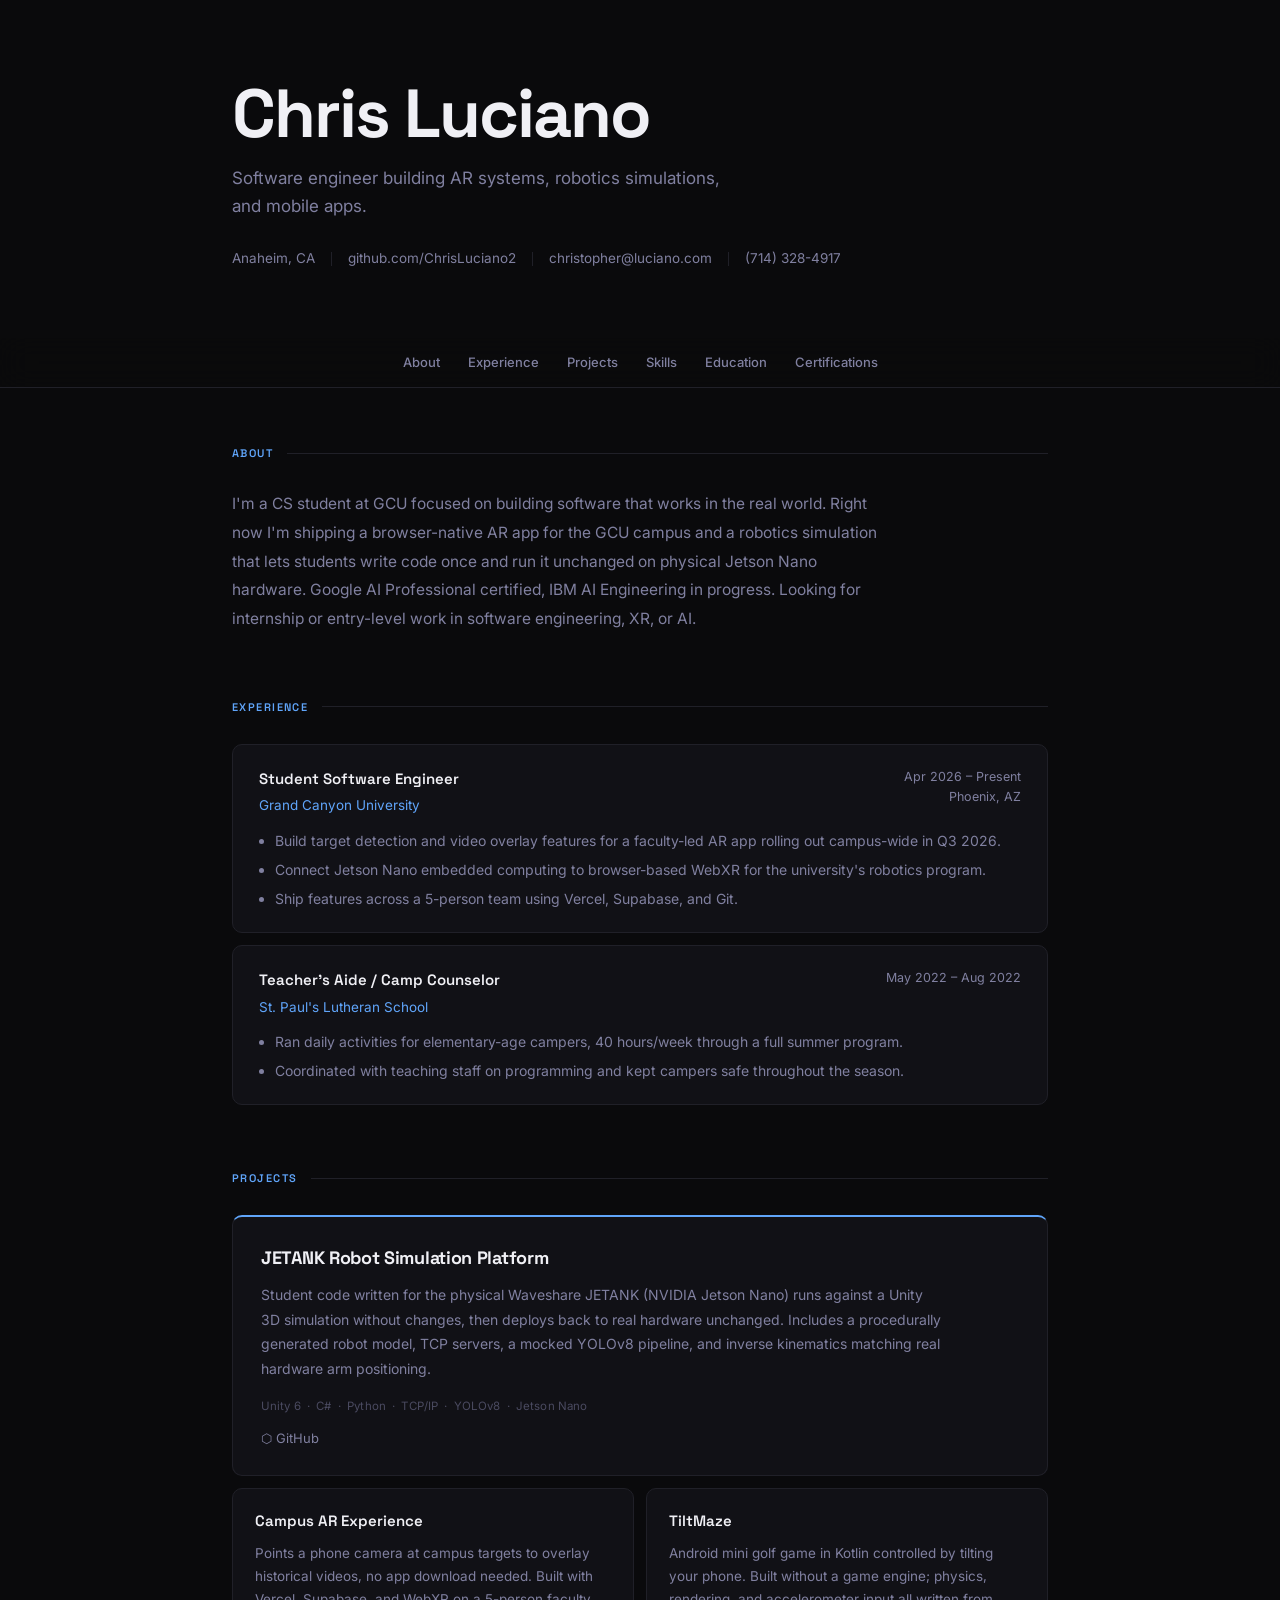
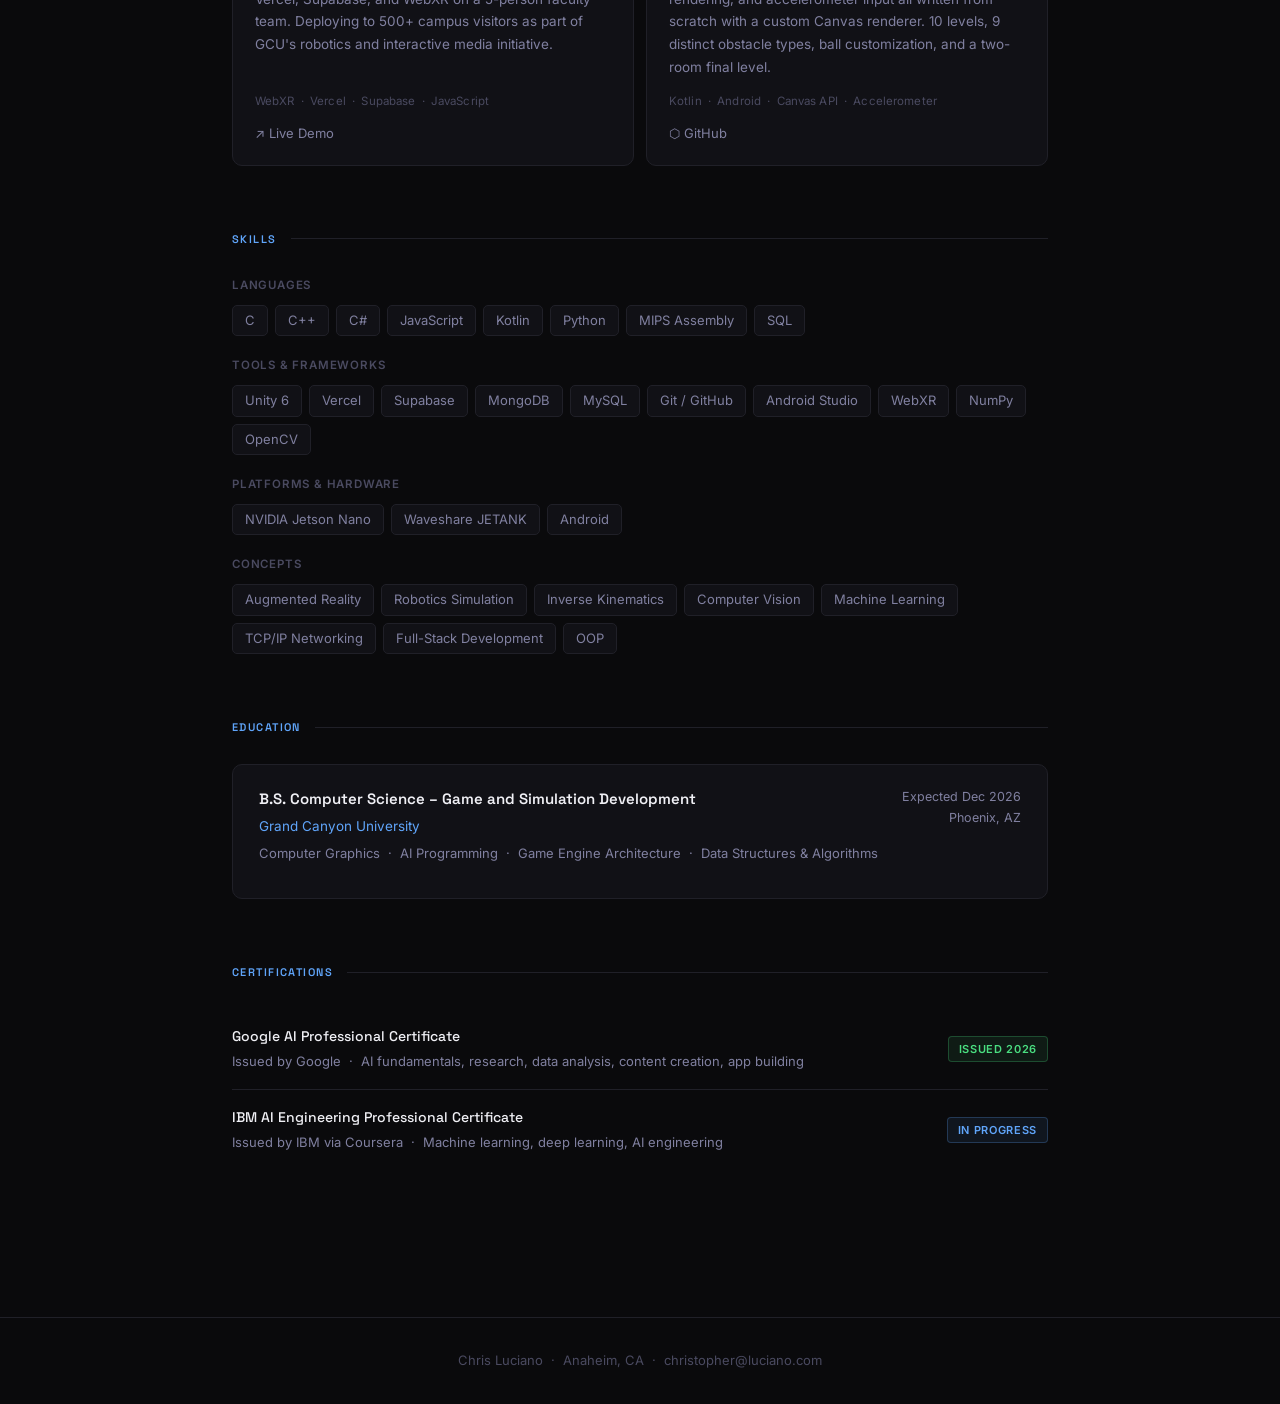
==== index.html @ 9f9d85d8 "Strip AI template patterns - clean dark design, first-person copy, single accent color" ====
<!DOCTYPE html>
<html lang="en">
<head>
  <meta charset="UTF-8" />
  <meta name="viewport" content="width=device-width, initial-scale=1.0" />
  <title>Chris Luciano</title>
  <meta name="description" content="Chris Luciano — software engineer and CS student building AR systems, robotics simulations, and mobile apps." />
  <meta property="og:title" content="Chris Luciano" />
  <meta property="og:description" content="Software engineer and CS student building AR systems, robotics simulations, and mobile apps." />
  <meta property="og:url" content="https://ChrisLuciano2.github.io" />
  <meta property="og:type" content="website" />
  <link rel="preconnect" href="https://fonts.googleapis.com">
  <link rel="preconnect" href="https://fonts.gstatic.com" crossorigin>
  <link href="https://fonts.googleapis.com/css2?family=Space+Grotesk:wght@400;500;600;700&family=Inter:wght@400;500&display=swap" rel="stylesheet">
  <style>
    :root {
      --bg:        #0a0a0c;
      --surface:   #111116;
      --surface2:  #16161c;
      --border:    #202028;
      --border-hi: #333340;
      --blue:      #60a5fa;
      --text:      #f0f0f5;
      --muted:     #4a4a60;
      --muted2:    #8080a0;
      --fh: 'Space Grotesk', sans-serif;
      --fb: 'Inter', sans-serif;
    }

    *, *::before, *::after { box-sizing: border-box; margin: 0; padding: 0; }
    html { scroll-behavior: smooth; }

    body {
      background: var(--bg);
      color: var(--text);
      font-family: var(--fb);
      font-size: 15px;
      line-height: 1.65;
      min-height: 100vh;
    }

    a { color: var(--blue); text-decoration: none; }
    a:hover { text-decoration: underline; }

    /* ─── HERO ───────────────────────────── */
    .hero {
      padding: 80px 32px 72px;
      max-width: 880px;
      margin: 0 auto;
    }

    .hero-name {
      font-family: var(--fh);
      font-size: clamp(42px, 8vw, 68px);
      font-weight: 700;
      letter-spacing: -2px;
      line-height: 1;
      color: var(--text);
      margin-bottom: 16px;
    }

    .hero-tagline {
      font-size: 17px;
      color: var(--muted2);
      margin-bottom: 32px;
      max-width: 520px;
    }

    .hero-contacts {
      display: flex;
      flex-wrap: wrap;
      align-items: center;
      gap: 8px 0;
    }

    .hero-contacts > * {
      color: var(--muted2);
      font-size: 13.5px;
      padding: 0 16px;
      border-right: 1px solid var(--border);
      line-height: 1;
    }

    .hero-contacts > *:first-child { padding-left: 0; }
    .hero-contacts > *:last-child  { border-right: none; }

    .hero-contacts a {
      color: var(--muted2);
      transition: color 0.15s;
    }

    .hero-contacts a:hover {
      color: var(--text);
      text-decoration: none;
    }

    /* ─── NAV ────────────────────────────── */
    nav {
      position: sticky;
      top: 0;
      z-index: 100;
      background: rgba(10,10,12,0.9);
      backdrop-filter: blur(16px);
      -webkit-backdrop-filter: blur(16px);
      border-bottom: 1px solid var(--border);
      display: flex;
      justify-content: center;
      flex-wrap: wrap;
      gap: 2px;
      padding: 8px 24px;
    }

    nav a {
      color: var(--muted2);
      font-size: 13px;
      font-weight: 500;
      padding: 6px 13px;
      border-radius: 5px;
      transition: color 0.15s, background 0.15s;
    }

    nav a:hover {
      color: var(--text);
      background: rgba(255,255,255,0.05);
      text-decoration: none;
    }

    /* ─── MAIN ───────────────────────────── */
    main {
      max-width: 880px;
      margin: 0 auto;
      padding: 56px 32px 100px;
    }

    section { margin-bottom: 64px; }

    .sec-head {
      display: flex;
      align-items: center;
      gap: 14px;
      margin-bottom: 28px;
    }

    .sec-head h2 {
      font-family: var(--fh);
      font-size: 11px;
      font-weight: 600;
      letter-spacing: 0.13em;
      text-transform: uppercase;
      color: var(--blue);
      white-space: nowrap;
    }

    .sec-line {
      flex: 1;
      height: 1px;
      background: var(--border);
    }

    /* ─── ABOUT ──────────────────────────── */
    .about-text {
      color: var(--muted2);
      font-size: 15.5px;
      line-height: 1.85;
      max-width: 660px;
    }

    /* ─── EXPERIENCE CARDS ───────────────── */
    .card {
      background: var(--surface);
      border: 1px solid var(--border);
      border-radius: 10px;
      padding: 22px 26px;
      margin-bottom: 12px;
      transition: border-color 0.2s, transform 0.2s;
    }

    .card:hover {
      border-color: var(--border-hi);
      transform: translateY(-1px);
    }

    .card-row {
      display: flex;
      justify-content: space-between;
      align-items: flex-start;
      flex-wrap: wrap;
      gap: 6px;
      margin-bottom: 12px;
    }

    .card-title {
      font-family: var(--fh);
      font-weight: 600;
      font-size: 15px;
    }

    .card-org  { color: var(--blue); font-size: 13.5px; margin-top: 3px; }
    .card-meta { text-align: right; }
    .card-date, .card-location { color: var(--muted2); font-size: 12.5px; white-space: nowrap; }

    .card ul {
      padding-left: 16px;
      display: flex;
      flex-direction: column;
      gap: 6px;
    }

    .card li {
      color: var(--muted2);
      font-size: 14px;
      line-height: 1.65;
    }

    /* ─── PROJECTS ───────────────────────── */
    .big-card {
      background: var(--surface);
      border: 1px solid var(--border);
      border-top: 2px solid var(--blue);
      border-radius: 10px;
      padding: 26px 28px;
      margin-bottom: 12px;
      transition: border-color 0.2s, transform 0.2s;
    }

    .big-card:hover {
      border-color: var(--border-hi);
      border-top-color: var(--blue);
      transform: translateY(-1px);
    }

    .big-card h3 {
      font-family: var(--fh);
      font-size: 18px;
      font-weight: 700;
      letter-spacing: -0.3px;
      margin-bottom: 10px;
    }

    .big-card > p {
      color: var(--muted2);
      font-size: 14px;
      line-height: 1.75;
      margin-bottom: 16px;
      max-width: 680px;
    }

    .projects-grid {
      display: grid;
      grid-template-columns: repeat(auto-fill, minmax(300px, 1fr));
      gap: 12px;
    }

    .project-card {
      background: var(--surface);
      border: 1px solid var(--border);
      border-radius: 10px;
      padding: 20px 22px;
      display: flex;
      flex-direction: column;
      transition: border-color 0.2s, transform 0.2s;
    }

    .project-card:hover {
      border-color: var(--border-hi);
      transform: translateY(-2px);
    }

    .project-card h3 {
      font-family: var(--fh);
      font-size: 15px;
      font-weight: 600;
      margin-bottom: 8px;
    }

    .project-card p {
      color: var(--muted2);
      font-size: 13.5px;
      line-height: 1.68;
      flex: 1;
      margin-bottom: 14px;
    }

    .proj-meta {
      font-size: 11.5px;
      color: var(--muted);
      margin-bottom: 12px;
      letter-spacing: 0.01em;
    }

    .proj-links {
      display: flex;
      gap: 16px;
      font-size: 13px;
      margin-top: auto;
    }

    .proj-links a { color: var(--muted2); transition: color 0.15s; }
    .proj-links a:hover { color: var(--text); text-decoration: none; }

    /* ─── SKILLS ─────────────────────────── */
    .skill-group { margin-bottom: 20px; }

    .skill-label {
      font-size: 11.5px;
      font-weight: 600;
      text-transform: uppercase;
      letter-spacing: 0.07em;
      color: var(--muted);
      margin-bottom: 10px;
    }

    .tags { display: flex; flex-wrap: wrap; gap: 7px; }

    .tag {
      background: var(--surface);
      border: 1px solid var(--border);
      border-radius: 5px;
      padding: 4px 12px;
      font-size: 13px;
      color: var(--muted2);
      transition: border-color 0.15s, color 0.15s;
    }

    .tag:hover { border-color: var(--border-hi); color: var(--text); }

    /* ─── CERTS ──────────────────────────── */
    .cert-row {
      display: flex;
      justify-content: space-between;
      align-items: center;
      flex-wrap: wrap;
      gap: 8px;
      padding: 16px 0;
      border-bottom: 1px solid var(--border);
    }

    .cert-row:first-child { padding-top: 0; }
    .cert-row:last-child  { border-bottom: none; padding-bottom: 0; }

    .cert-name   { font-family: var(--fh); font-weight: 500; font-size: 14px; }
    .cert-issuer { font-size: 13px; color: var(--muted2); margin-top: 3px; }

    .cert-badge {
      font-size: 11px;
      font-weight: 600;
      letter-spacing: 0.06em;
      text-transform: uppercase;
      padding: 3px 10px;
      border-radius: 4px;
      white-space: nowrap;
    }

    .cert-badge.issued   { color: #4ade80; background: rgba(74,222,128,0.08); border: 1px solid rgba(74,222,128,0.25); }
    .cert-badge.progress { color: var(--blue); background: rgba(96,165,250,0.08); border: 1px solid rgba(96,165,250,0.25); }

    /* ─── FOOTER ─────────────────────────── */
    footer {
      text-align: center;
      padding: 32px 24px;
      border-top: 1px solid var(--border);
      color: var(--muted);
      font-size: 13px;
    }

    footer a { color: var(--muted); }
    footer a:hover { color: var(--text); text-decoration: none; }

    /* ─── RESPONSIVE ─────────────────────── */
    @media (max-width: 600px) {
      .hero { padding: 56px 20px 48px; }
      main  { padding: 40px 20px 80px; }
      .hero-name { letter-spacing: -1.5px; }
      .projects-grid { grid-template-columns: 1fr; }
      .card-row  { flex-direction: column; }
      .card-meta { text-align: left; }
      .hero-contacts > * { padding: 0 10px; }
    }
  </style>
</head>
<body>

<div class="hero">
  <h1 class="hero-name">Chris Luciano</h1>
  <p class="hero-tagline">Software engineer building AR systems, robotics simulations, and mobile apps.</p>
  <div class="hero-contacts">
    <span>Anaheim, CA</span>
    <a href="https://github.com/ChrisLuciano2" target="_blank">github.com/ChrisLuciano2</a>
    <a href="mailto:christopher@luciano.com">christopher@luciano.com</a>
    <a href="tel:7143284917">(714) 328-4917</a>
  </div>
</div>

<nav>
  <a href="#about">About</a>
  <a href="#experience">Experience</a>
  <a href="#projects">Projects</a>
  <a href="#skills">Skills</a>
  <a href="#education">Education</a>
  <a href="#certifications">Certifications</a>
</nav>

<main>

  <!-- About -->
  <section id="about">
    <div class="sec-head"><h2>About</h2><div class="sec-line"></div></div>
    <p class="about-text">
      I'm a CS student at GCU focused on building software that works in the real world. Right now I'm
      shipping a browser-native AR app for the GCU campus and a robotics simulation that lets students
      write code once and run it unchanged on physical Jetson Nano hardware. Google AI Professional
      certified, IBM AI Engineering in progress. Looking for internship or entry-level work in software
      engineering, XR, or AI.
    </p>
  </section>

  <!-- Experience -->
  <section id="experience">
    <div class="sec-head"><h2>Experience</h2><div class="sec-line"></div></div>

    <div class="card">
      <div class="card-row">
        <div>
          <div class="card-title">Student Software Engineer</div>
          <div class="card-org">Grand Canyon University</div>
        </div>
        <div class="card-meta">
          <div class="card-date">Apr 2026 – Present</div>
          <div class="card-location">Phoenix, AZ</div>
        </div>
      </div>
      <ul>
        <li>Build target detection and video overlay features for a faculty-led AR app rolling out campus-wide in Q3 2026.</li>
        <li>Connect Jetson Nano embedded computing to browser-based WebXR for the university's robotics program.</li>
        <li>Ship features across a 5-person team using Vercel, Supabase, and Git.</li>
      </ul>
    </div>

    <div class="card">
      <div class="card-row">
        <div>
          <div class="card-title">Teacher's Aide / Camp Counselor</div>
          <div class="card-org">St. Paul's Lutheran School</div>
        </div>
        <div class="card-meta">
          <div class="card-date">May 2022 – Aug 2022</div>
        </div>
      </div>
      <ul>
        <li>Ran daily activities for elementary-age campers, 40 hours/week through a full summer program.</li>
        <li>Coordinated with teaching staff on programming and kept campers safe throughout the season.</li>
      </ul>
    </div>

  </section>

  <!-- Projects -->
  <section id="projects">
    <div class="sec-head"><h2>Projects</h2><div class="sec-line"></div></div>

    <div class="big-card">
      <h3>JETANK Robot Simulation Platform</h3>
      <p>
        Student code written for the physical Waveshare JETANK (NVIDIA Jetson Nano) runs against a Unity 3D
        simulation without changes, then deploys back to real hardware unchanged. Includes a procedurally
        generated robot model, TCP servers, a mocked YOLOv8 pipeline, and inverse kinematics matching real
        hardware arm positioning.
      </p>
      <div class="proj-meta">Unity 6 &nbsp;·&nbsp; C# &nbsp;·&nbsp; Python &nbsp;·&nbsp; TCP/IP &nbsp;·&nbsp; YOLOv8 &nbsp;·&nbsp; Jetson Nano</div>
      <div class="proj-links">
        <a href="https://github.com/ChrisLuciano2/Jetank-Simulation" target="_blank">⬡ GitHub</a>
      </div>
    </div>

    <div class="projects-grid">

      <div class="project-card">
        <h3>Campus AR Experience</h3>
        <p>
          Points a phone camera at campus targets to overlay historical videos, no app download needed. Built
          with Vercel, Supabase, and WebXR on a 5-person faculty team. Deploying to 500+ campus visitors as
          part of GCU's robotics and interactive media initiative.
        </p>
        <div class="proj-meta">WebXR &nbsp;·&nbsp; Vercel &nbsp;·&nbsp; Supabase &nbsp;·&nbsp; JavaScript</div>
        <div class="proj-links">
          <a href="https://ar-summer-project.vercel.app" target="_blank">↗ Live Demo</a>
        </div>
      </div>

      <div class="project-card">
        <h3>TiltMaze</h3>
        <p>
          Android mini golf game in Kotlin controlled by tilting your phone. Built without a game engine;
          physics, rendering, and accelerometer input all written from scratch with a custom Canvas renderer.
          10 levels, 9 distinct obstacle types, ball customization, and a two-room final level.
        </p>
        <div class="proj-meta">Kotlin &nbsp;·&nbsp; Android &nbsp;·&nbsp; Canvas API &nbsp;·&nbsp; Accelerometer</div>
        <div class="proj-links">
          <a href="https://github.com/ChrisLuciano2/TiltMaze" target="_blank">⬡ GitHub</a>
        </div>
      </div>

    </div>
  </section>

  <!-- Skills -->
  <section id="skills">
    <div class="sec-head"><h2>Skills</h2><div class="sec-line"></div></div>

    <div class="skill-group">
      <div class="skill-label">Languages</div>
      <div class="tags">
        <span class="tag">C</span>
        <span class="tag">C++</span>
        <span class="tag">C#</span>
        <span class="tag">JavaScript</span>
        <span class="tag">Kotlin</span>
        <span class="tag">Python</span>
        <span class="tag">MIPS Assembly</span>
        <span class="tag">SQL</span>
      </div>
    </div>

    <div class="skill-group">
      <div class="skill-label">Tools &amp; Frameworks</div>
      <div class="tags">
        <span class="tag">Unity 6</span>
        <span class="tag">Vercel</span>
        <span class="tag">Supabase</span>
        <span class="tag">MongoDB</span>
        <span class="tag">MySQL</span>
        <span class="tag">Git / GitHub</span>
        <span class="tag">Android Studio</span>
        <span class="tag">WebXR</span>
        <span class="tag">NumPy</span>
        <span class="tag">OpenCV</span>
      </div>
    </div>

    <div class="skill-group">
      <div class="skill-label">Platforms &amp; Hardware</div>
      <div class="tags">
        <span class="tag">NVIDIA Jetson Nano</span>
        <span class="tag">Waveshare JETANK</span>
        <span class="tag">Android</span>
      </div>
    </div>

    <div class="skill-group">
      <div class="skill-label">Concepts</div>
      <div class="tags">
        <span class="tag">Augmented Reality</span>
        <span class="tag">Robotics Simulation</span>
        <span class="tag">Inverse Kinematics</span>
        <span class="tag">Computer Vision</span>
        <span class="tag">Machine Learning</span>
        <span class="tag">TCP/IP Networking</span>
        <span class="tag">Full-Stack Development</span>
        <span class="tag">OOP</span>
      </div>
    </div>
  </section>

  <!-- Education -->
  <section id="education">
    <div class="sec-head"><h2>Education</h2><div class="sec-line"></div></div>

    <div class="card">
      <div class="card-row">
        <div>
          <div class="card-title">B.S. Computer Science – Game and Simulation Development</div>
          <div class="card-org">Grand Canyon University</div>
          <div style="color:var(--muted2);font-size:13px;margin-top:6px;line-height:1.6">
            Computer Graphics &nbsp;·&nbsp; AI Programming &nbsp;·&nbsp; Game Engine Architecture &nbsp;·&nbsp; Data Structures &amp; Algorithms
          </div>
        </div>
        <div class="card-meta">
          <div class="card-date">Expected Dec 2026</div>
          <div class="card-location">Phoenix, AZ</div>
        </div>
      </div>
    </div>
  </section>

  <!-- Certifications -->
  <section id="certifications">
    <div class="sec-head"><h2>Certifications</h2><div class="sec-line"></div></div>

    <div class="cert-row">
      <div>
        <div class="cert-name">Google AI Professional Certificate</div>
        <div class="cert-issuer">Issued by Google &nbsp;·&nbsp; AI fundamentals, research, data analysis, content creation, app building</div>
      </div>
      <span class="cert-badge issued">Issued 2026</span>
    </div>

    <div class="cert-row">
      <div>
        <div class="cert-name">IBM AI Engineering Professional Certificate</div>
        <div class="cert-issuer">Issued by IBM via Coursera &nbsp;·&nbsp; Machine learning, deep learning, AI engineering</div>
      </div>
      <span class="cert-badge progress">In Progress</span>
    </div>
  </section>

</main>

<footer>
  <p>Chris Luciano &nbsp;·&nbsp; Anaheim, CA &nbsp;·&nbsp; <a href="mailto:christopher@luciano.com">christopher@luciano.com</a></p>
</footer>

</body>
</html>
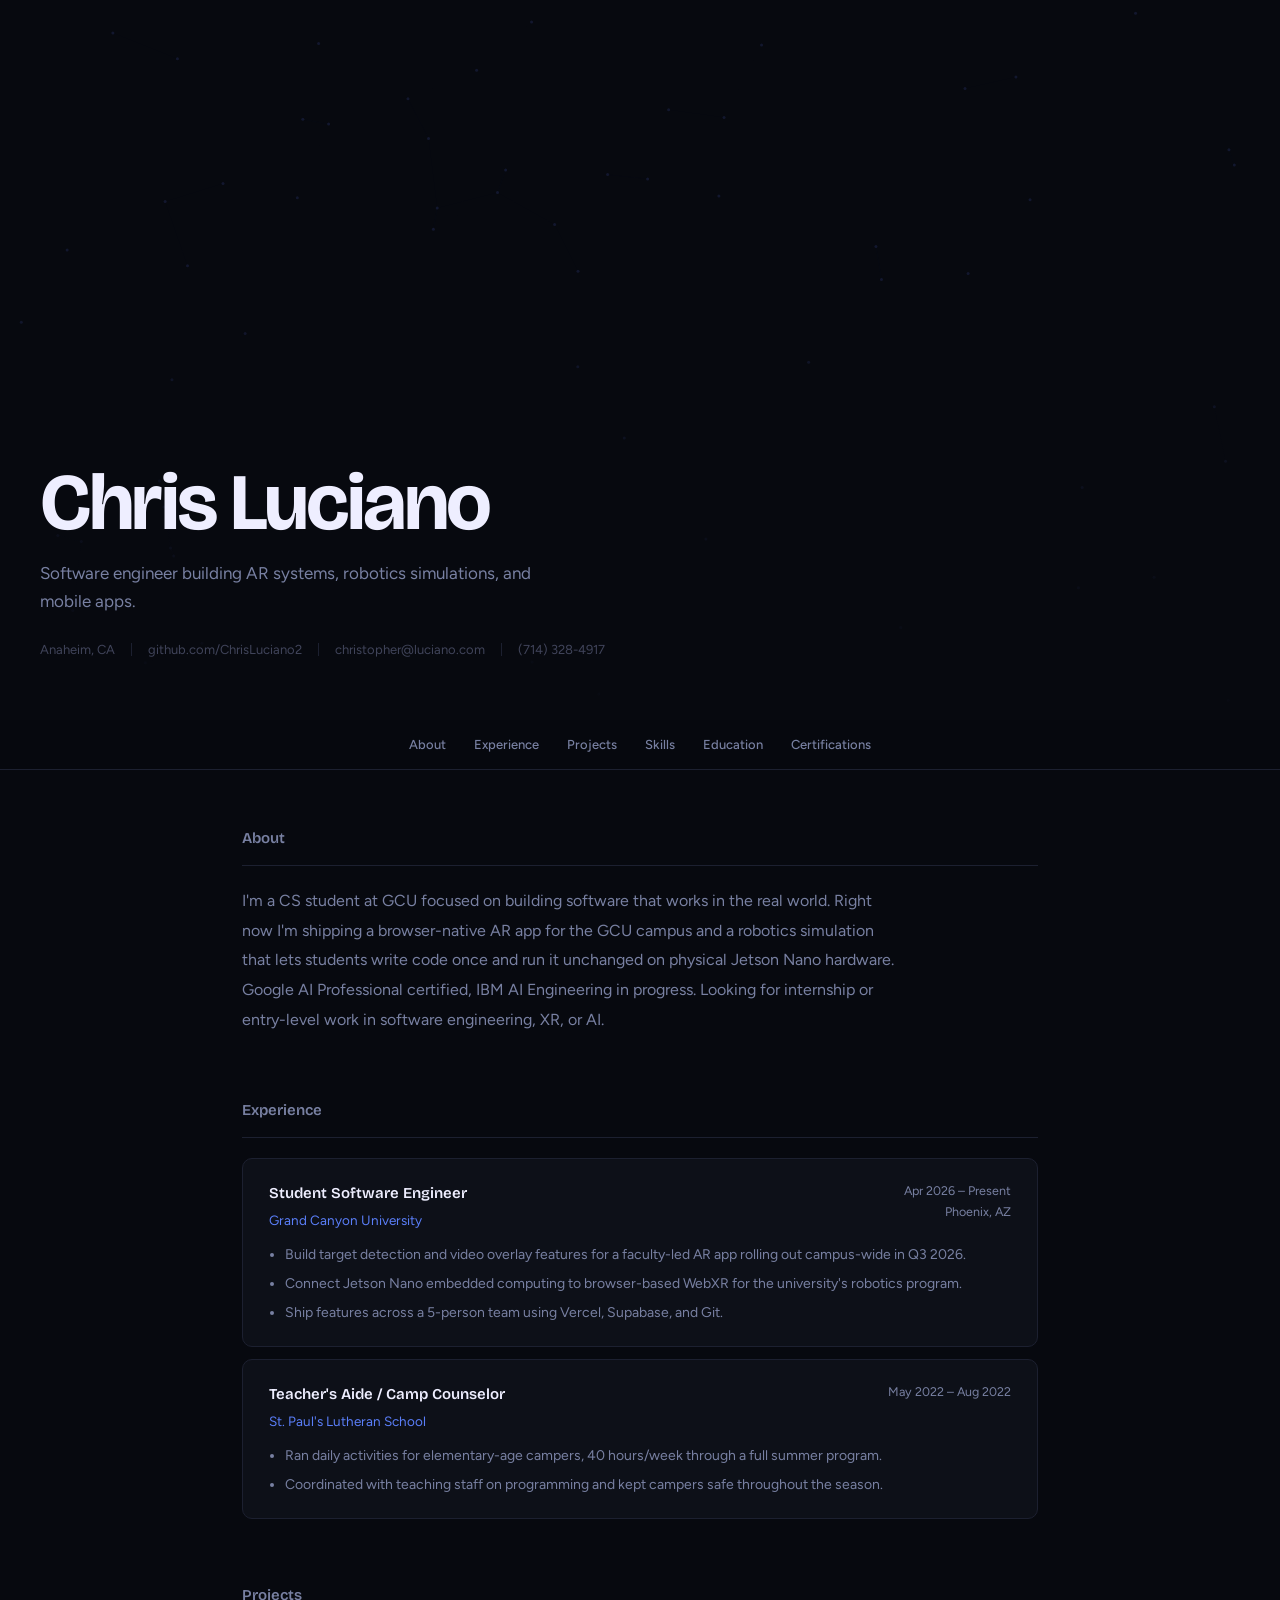
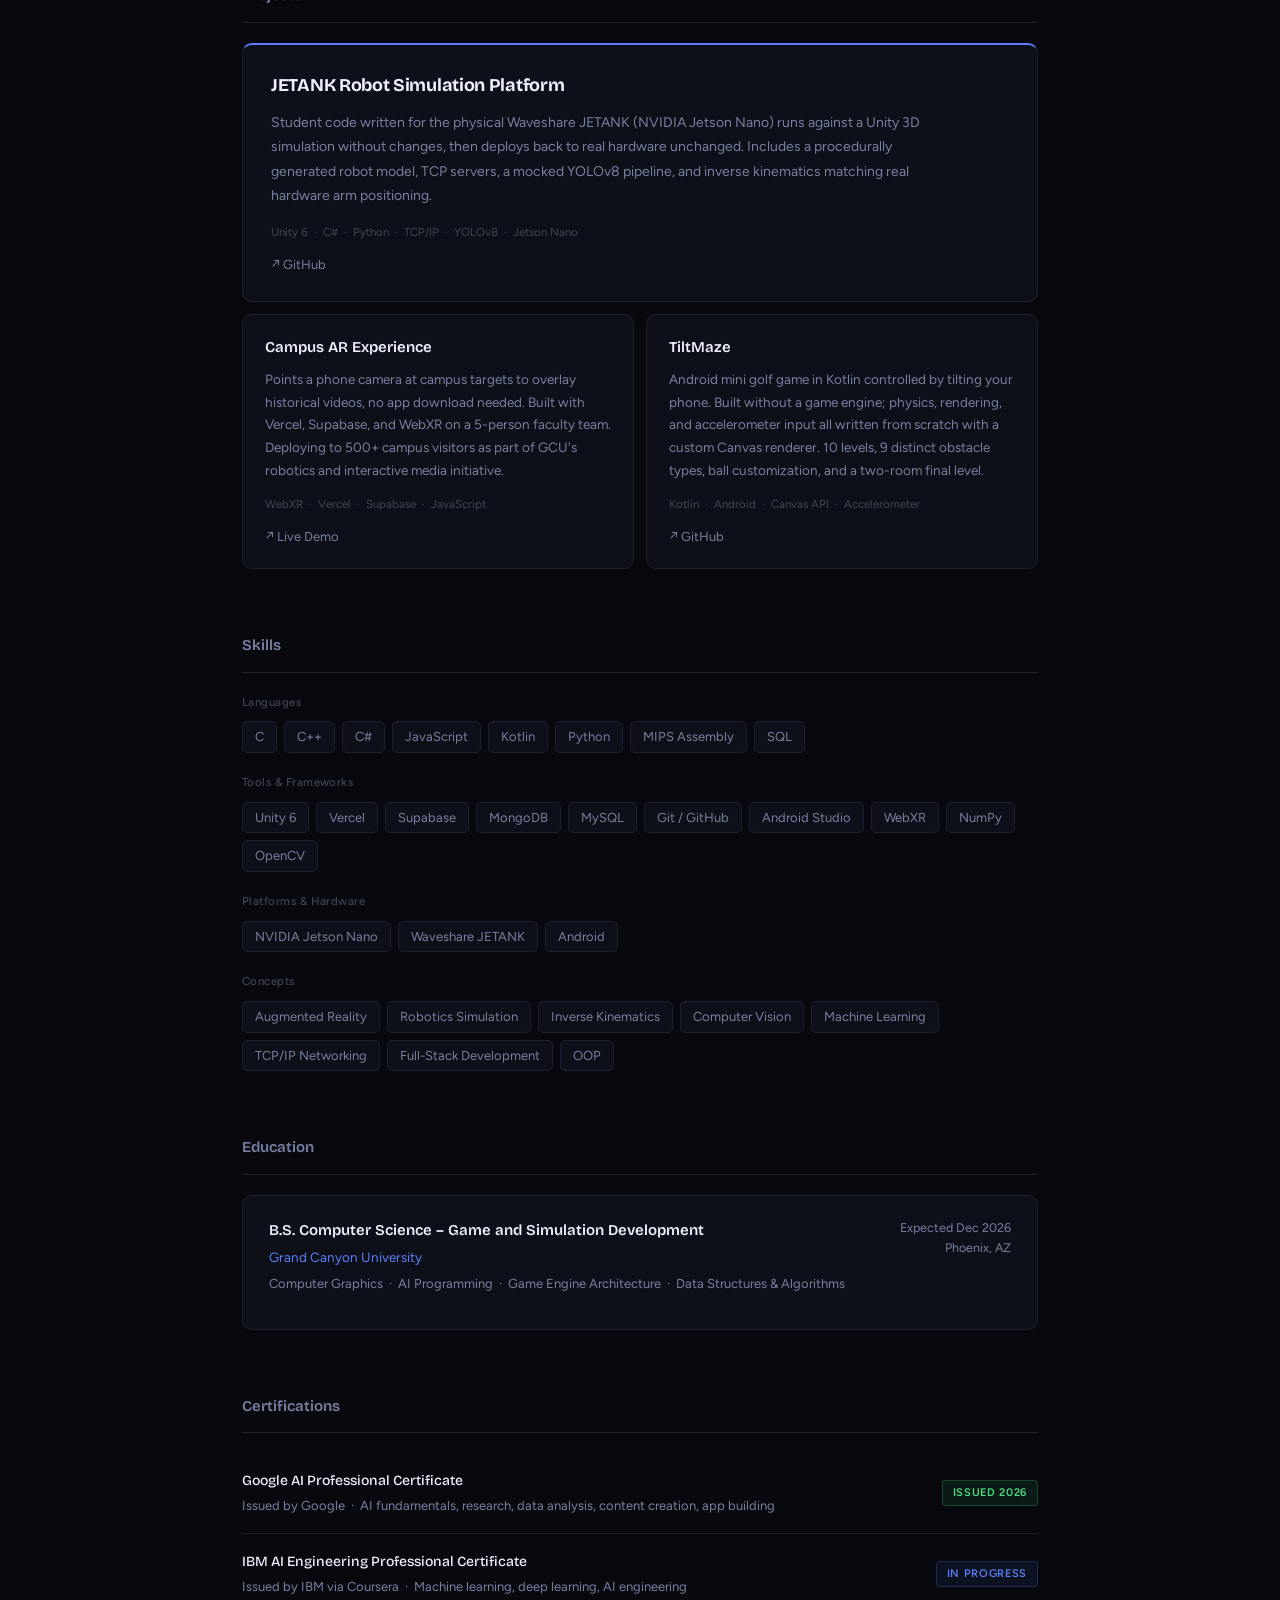
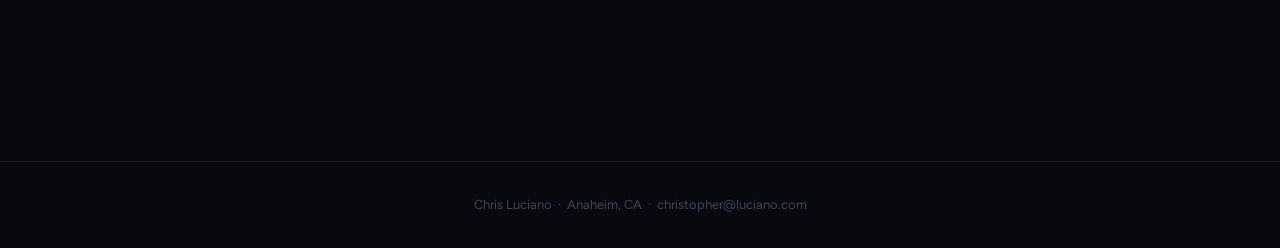
==== commit 4ed1f52a: "Direction A: particle mesh hero, Bricolage Grotesque, cursor-reactive canvas Rewrites the visual des" ====
--- a/index.html
+++ b/index.html
@@ -11,20 +11,20 @@
   <meta property="og:type" content="website" />
   <link rel="preconnect" href="https://fonts.googleapis.com">
   <link rel="preconnect" href="https://fonts.gstatic.com" crossorigin>
-  <link href="https://fonts.googleapis.com/css2?family=Space+Grotesk:wght@400;500;600;700&family=Inter:wght@400;500&display=swap" rel="stylesheet">
+  <link href="https://fonts.googleapis.com/css2?family=Bricolage+Grotesque:opsz,wght@12..96,400;12..96,600;12..96,700&family=Figtree:wght@400;500&display=swap" rel="stylesheet">
   <style>
     :root {
-      --bg:        #0a0a0c;
-      --surface:   #111116;
-      --surface2:  #16161c;
-      --border:    #202028;
-      --border-hi: #333340;
-      --blue:      #60a5fa;
-      --text:      #f0f0f5;
-      --muted:     #4a4a60;
-      --muted2:    #8080a0;
-      --fh: 'Space Grotesk', sans-serif;
-      --fb: 'Inter', sans-serif;
+      --bg:       #07090f;
+      --surface:  #0d1018;
+      --surface2: #131720;
+      --border:   #1c2030;
+      --border-hi:#2a3048;
+      --blue:     #5a7ef8;
+      --text:     #eeeeff;
+      --muted:    #40445a;
+      --muted2:   #7880a2;
+      --fh: 'Bricolage Grotesque', system-ui, sans-serif;
+      --fb: 'Figtree', system-ui, sans-serif;
     }
 
     *, *::before, *::after { box-sizing: border-box; margin: 0; padding: 0; }
@@ -42,64 +42,110 @@
     a { color: var(--blue); text-decoration: none; }
     a:hover { text-decoration: underline; }
 
-    /* ─── HERO ───────────────────────────── */
+    /* ── HERO ──────────────────────────────────── */
     .hero {
-      padding: 80px 32px 72px;
-      max-width: 880px;
-      margin: 0 auto;
+      position: relative;
+      min-height: 80vh;
+      display: flex;
+      flex-direction: column;
+      justify-content: flex-end;
+      padding: 0 40px 64px;
+      overflow: hidden;
+    }
+
+    #particle-canvas {
+      position: absolute;
+      inset: 0;
+      width: 100%;
+      height: 100%;
+      z-index: 0;
+      cursor: crosshair;
+    }
+
+    .hero-gradient {
+      position: absolute;
+      inset: 0;
+      background: linear-gradient(
+        to bottom,
+        transparent 40%,
+        rgba(7,9,15,0.6) 70%,
+        rgba(7,9,15,0.92) 100%
+      );
+      z-index: 1;
+      pointer-events: none;
+    }
+
+    .hero-content {
+      position: relative;
+      z-index: 2;
+      max-width: 840px;
     }
 
     .hero-name {
       font-family: var(--fh);
-      font-size: clamp(42px, 8vw, 68px);
+      font-size: clamp(48px, 9vw, 80px);
       font-weight: 700;
-      letter-spacing: -2px;
+      letter-spacing: -2.5px;
       line-height: 1;
       color: var(--text);
       margin-bottom: 16px;
+      opacity: 0;
+      transform: translateY(12px);
+      transition: opacity 0.7s ease 0.4s, transform 0.7s ease 0.4s;
+      text-wrap: balance;
     }
 
     .hero-tagline {
+      font-family: var(--fb);
       font-size: 17px;
       color: var(--muted2);
-      margin-bottom: 32px;
-      max-width: 520px;
+      margin-bottom: 28px;
+      max-width: 500px;
+      opacity: 0;
+      transform: translateY(8px);
+      transition: opacity 0.6s ease 0.7s, transform 0.6s ease 0.7s;
     }
 
     .hero-contacts {
       display: flex;
       flex-wrap: wrap;
       align-items: center;
-      gap: 8px 0;
+      gap: 0;
+      opacity: 0;
+      transition: opacity 0.5s ease 1s;
     }
 
     .hero-contacts > * {
-      color: var(--muted2);
-      font-size: 13.5px;
+      color: var(--muted);
+      font-size: 13px;
       padding: 0 16px;
       border-right: 1px solid var(--border);
       line-height: 1;
+      transition: color 0.15s;
     }
 
     .hero-contacts > *:first-child { padding-left: 0; }
     .hero-contacts > *:last-child  { border-right: none; }
-
-    .hero-contacts a {
-      color: var(--muted2);
-      transition: color 0.15s;
-    }
-
-    .hero-contacts a:hover {
-      color: var(--text);
-      text-decoration: none;
-    }
-
-    /* ─── NAV ────────────────────────────── */
+    .hero-contacts a:hover { color: var(--text); text-decoration: none; }
+
+    .hero-loaded .hero-name,
+    .hero-loaded .hero-tagline { opacity: 1; transform: none; }
+    .hero-loaded .hero-contacts { opacity: 1; }
+
+    @media (prefers-reduced-motion: reduce) {
+      .hero-name, .hero-tagline, .hero-contacts {
+        opacity: 1 !important;
+        transform: none !important;
+        transition: none !important;
+      }
+    }
+
+    /* ── NAV ───────────────────────────────────── */
     nav {
       position: sticky;
       top: 0;
       z-index: 100;
-      background: rgba(10,10,12,0.9);
+      background: rgba(7,9,15,0.9);
       backdrop-filter: blur(16px);
       -webkit-backdrop-filter: blur(16px);
       border-bottom: 1px solid var(--border);
@@ -125,47 +171,35 @@
       text-decoration: none;
     }
 
-    /* ─── MAIN ───────────────────────────── */
+    /* ── MAIN ──────────────────────────────────── */
     main {
-      max-width: 880px;
+      max-width: 860px;
       margin: 0 auto;
       padding: 56px 32px 100px;
     }
 
     section { margin-bottom: 64px; }
 
-    .sec-head {
-      display: flex;
-      align-items: center;
-      gap: 14px;
-      margin-bottom: 28px;
-    }
-
-    .sec-head h2 {
+    section h2 {
       font-family: var(--fh);
-      font-size: 11px;
+      font-size: 15px;
       font-weight: 600;
-      letter-spacing: 0.13em;
-      text-transform: uppercase;
-      color: var(--blue);
-      white-space: nowrap;
-    }
-
-    .sec-line {
-      flex: 1;
-      height: 1px;
-      background: var(--border);
-    }
-
-    /* ─── ABOUT ──────────────────────────── */
+      color: var(--muted2);
+      letter-spacing: 0;
+      margin-bottom: 20px;
+      padding-bottom: 14px;
+      border-bottom: 1px solid var(--border);
+    }
+
+    /* ── ABOUT ─────────────────────────────────── */
     .about-text {
       color: var(--muted2);
-      font-size: 15.5px;
+      font-size: 16px;
       line-height: 1.85;
       max-width: 660px;
     }
 
-    /* ─── EXPERIENCE CARDS ───────────────── */
+    /* ── CARDS ─────────────────────────────────── */
     .card {
       background: var(--surface);
       border: 1px solid var(--border);
@@ -189,14 +223,9 @@
       margin-bottom: 12px;
     }
 
-    .card-title {
-      font-family: var(--fh);
-      font-weight: 600;
-      font-size: 15px;
-    }
-
-    .card-org  { color: var(--blue); font-size: 13.5px; margin-top: 3px; }
-    .card-meta { text-align: right; }
+    .card-title  { font-family: var(--fh); font-weight: 600; font-size: 15px; }
+    .card-org    { color: var(--blue); font-size: 13.5px; margin-top: 3px; }
+    .card-meta   { text-align: right; }
     .card-date, .card-location { color: var(--muted2); font-size: 12.5px; white-space: nowrap; }
 
     .card ul {
@@ -206,13 +235,9 @@
       gap: 6px;
     }
 
-    .card li {
-      color: var(--muted2);
-      font-size: 14px;
-      line-height: 1.65;
-    }
-
-    /* ─── PROJECTS ───────────────────────── */
+    .card li { color: var(--muted2); font-size: 14px; line-height: 1.65; }
+
+    /* ── PROJECTS ──────────────────────────────── */
     .big-card {
       background: var(--surface);
       border: 1px solid var(--border);
@@ -241,7 +266,7 @@
       color: var(--muted2);
       font-size: 14px;
       line-height: 1.75;
-      margin-bottom: 16px;
+      margin-bottom: 14px;
       max-width: 680px;
     }
 
@@ -285,27 +310,19 @@
       font-size: 11.5px;
       color: var(--muted);
       margin-bottom: 12px;
-      letter-spacing: 0.01em;
-    }
-
-    .proj-links {
-      display: flex;
-      gap: 16px;
-      font-size: 13px;
-      margin-top: auto;
-    }
-
+    }
+
+    .proj-links { display: flex; gap: 16px; font-size: 13px; margin-top: auto; }
     .proj-links a { color: var(--muted2); transition: color 0.15s; }
     .proj-links a:hover { color: var(--text); text-decoration: none; }
 
-    /* ─── SKILLS ─────────────────────────── */
+    /* ── SKILLS ────────────────────────────────── */
     .skill-group { margin-bottom: 20px; }
 
     .skill-label {
       font-size: 11.5px;
-      font-weight: 600;
-      text-transform: uppercase;
-      letter-spacing: 0.07em;
+      font-weight: 500;
+      letter-spacing: 0.04em;
       color: var(--muted);
       margin-bottom: 10px;
     }
@@ -324,7 +341,7 @@
 
     .tag:hover { border-color: var(--border-hi); color: var(--text); }
 
-    /* ─── CERTS ──────────────────────────── */
+    /* ── CERTS ─────────────────────────────────── */
     .cert-row {
       display: flex;
       justify-content: space-between;
@@ -351,10 +368,10 @@
       white-space: nowrap;
     }
 
-    .cert-badge.issued   { color: #4ade80; background: rgba(74,222,128,0.08); border: 1px solid rgba(74,222,128,0.25); }
-    .cert-badge.progress { color: var(--blue); background: rgba(96,165,250,0.08); border: 1px solid rgba(96,165,250,0.25); }
-
-    /* ─── FOOTER ─────────────────────────── */
+    .cert-badge.issued   { color: #4ade80; background: rgba(74,222,128,0.08); border: 1px solid rgba(74,222,128,0.22); }
+    .cert-badge.progress { color: var(--blue); background: rgba(90,126,248,0.08); border: 1px solid rgba(90,126,248,0.22); }
+
+    /* ── FOOTER ────────────────────────────────── */
     footer {
       text-align: center;
       padding: 32px 24px;
@@ -366,11 +383,11 @@
     footer a { color: var(--muted); }
     footer a:hover { color: var(--text); text-decoration: none; }
 
-    /* ─── RESPONSIVE ─────────────────────── */
-    @media (max-width: 600px) {
-      .hero { padding: 56px 20px 48px; }
-      main  { padding: 40px 20px 80px; }
+    /* ── RESPONSIVE ────────────────────────────── */
+    @media (max-width: 640px) {
+      .hero { padding: 0 24px 48px; min-height: 70vh; }
       .hero-name { letter-spacing: -1.5px; }
+      main { padding: 40px 20px 80px; }
       .projects-grid { grid-template-columns: 1fr; }
       .card-row  { flex-direction: column; }
       .card-meta { text-align: left; }
@@ -380,17 +397,23 @@
 </head>
 <body>
 
-<div class="hero">
-  <h1 class="hero-name">Chris Luciano</h1>
-  <p class="hero-tagline">Software engineer building AR systems, robotics simulations, and mobile apps.</p>
-  <div class="hero-contacts">
-    <span>Anaheim, CA</span>
-    <a href="https://github.com/ChrisLuciano2" target="_blank">github.com/ChrisLuciano2</a>
-    <a href="mailto:christopher@luciano.com">christopher@luciano.com</a>
-    <a href="tel:7143284917">(714) 328-4917</a>
+<!-- ── Hero ─────────────────────────────────────── -->
+<div class="hero" id="hero">
+  <canvas id="particle-canvas" aria-hidden="true"></canvas>
+  <div class="hero-gradient"></div>
+  <div class="hero-content">
+    <h1 class="hero-name">Chris Luciano</h1>
+    <p class="hero-tagline">Software engineer building AR systems, robotics simulations, and mobile apps.</p>
+    <div class="hero-contacts">
+      <span>Anaheim, CA</span>
+      <a href="https://github.com/ChrisLuciano2" target="_blank">github.com/ChrisLuciano2</a>
+      <a href="mailto:christopher@luciano.com">christopher@luciano.com</a>
+      <a href="tel:7143284917">(714) 328-4917</a>
+    </div>
   </div>
 </div>
 
+<!-- ── Nav ──────────────────────────────────────── -->
 <nav>
   <a href="#about">About</a>
   <a href="#experience">Experience</a>
@@ -404,7 +427,7 @@
 
   <!-- About -->
   <section id="about">
-    <div class="sec-head"><h2>About</h2><div class="sec-line"></div></div>
+    <h2>About</h2>
     <p class="about-text">
       I'm a CS student at GCU focused on building software that works in the real world. Right now I'm
       shipping a browser-native AR app for the GCU campus and a robotics simulation that lets students
@@ -416,7 +439,7 @@
 
   <!-- Experience -->
   <section id="experience">
-    <div class="sec-head"><h2>Experience</h2><div class="sec-line"></div></div>
+    <h2>Experience</h2>
 
     <div class="card">
       <div class="card-row">
@@ -451,12 +474,11 @@
         <li>Coordinated with teaching staff on programming and kept campers safe throughout the season.</li>
       </ul>
     </div>
-
   </section>
 
   <!-- Projects -->
   <section id="projects">
-    <div class="sec-head"><h2>Projects</h2><div class="sec-line"></div></div>
+    <h2>Projects</h2>
 
     <div class="big-card">
       <h3>JETANK Robot Simulation Platform</h3>
@@ -468,12 +490,11 @@
       </p>
       <div class="proj-meta">Unity 6 &nbsp;·&nbsp; C# &nbsp;·&nbsp; Python &nbsp;·&nbsp; TCP/IP &nbsp;·&nbsp; YOLOv8 &nbsp;·&nbsp; Jetson Nano</div>
       <div class="proj-links">
-        <a href="https://github.com/ChrisLuciano2/Jetank-Simulation" target="_blank">⬡ GitHub</a>
+        <a href="https://github.com/ChrisLuciano2/Jetank-Simulation" target="_blank">↗ GitHub</a>
       </div>
     </div>
 
     <div class="projects-grid">
-
       <div class="project-card">
         <h3>Campus AR Experience</h3>
         <p>
@@ -496,16 +517,15 @@
         </p>
         <div class="proj-meta">Kotlin &nbsp;·&nbsp; Android &nbsp;·&nbsp; Canvas API &nbsp;·&nbsp; Accelerometer</div>
         <div class="proj-links">
-          <a href="https://github.com/ChrisLuciano2/TiltMaze" target="_blank">⬡ GitHub</a>
+          <a href="https://github.com/ChrisLuciano2/TiltMaze" target="_blank">↗ GitHub</a>
         </div>
       </div>
-
     </div>
   </section>
 
   <!-- Skills -->
   <section id="skills">
-    <div class="sec-head"><h2>Skills</h2><div class="sec-line"></div></div>
+    <h2>Skills</h2>
 
     <div class="skill-group">
       <div class="skill-label">Languages</div>
@@ -563,7 +583,7 @@
 
   <!-- Education -->
   <section id="education">
-    <div class="sec-head"><h2>Education</h2><div class="sec-line"></div></div>
+    <h2>Education</h2>
 
     <div class="card">
       <div class="card-row">
@@ -584,7 +604,7 @@
 
   <!-- Certifications -->
   <section id="certifications">
-    <div class="sec-head"><h2>Certifications</h2><div class="sec-line"></div></div>
+    <h2>Certifications</h2>
 
     <div class="cert-row">
       <div>
@@ -609,5 +629,174 @@
   <p>Chris Luciano &nbsp;·&nbsp; Anaheim, CA &nbsp;·&nbsp; <a href="mailto:christopher@luciano.com">christopher@luciano.com</a></p>
 </footer>
 
+<script>
+(function () {
+  const canvas = document.getElementById('particle-canvas');
+  const hero   = document.getElementById('hero');
+  const prefersReduced = window.matchMedia('(prefers-reduced-motion: reduce)').matches;
+
+  // Trigger text entrance
+  setTimeout(() => hero.classList.add('hero-loaded'), 60);
+
+  if (prefersReduced || !canvas) return;
+
+  const ctx = canvas.getContext('2d');
+  const isMobile = window.innerWidth < 640;
+  const COUNT = isMobile ? 30 : 60;
+  const CONNECT_DIST = isMobile ? 0 : 100;
+  const ATTRACT_RADIUS = 130;
+  const RIPPLE_SPEED = 4;
+
+  let W, H, particles, mouse = { x: -999, y: -999 }, ripples = [];
+  let canvasAlpha = 0;       // load fade-in
+  let scrollAlpha = 1;       // scroll dissolve
+
+  function resize() {
+    W = canvas.offsetWidth;
+    H = canvas.offsetHeight;
+    canvas.width  = W;
+    canvas.height = H;
+  }
+
+  function makeParticles() {
+    return Array.from({ length: COUNT }, () => {
+      const bvx = (Math.random() - 0.5) * 0.45;
+      const bvy = (Math.random() - 0.5) * 0.45;
+      return { x: Math.random() * W, y: Math.random() * H, vx: bvx, vy: bvy, bvx, bvy };
+    });
+  }
+
+  resize();
+  particles = makeParticles();
+
+  // ── Events ──────────────────────────────────────
+  window.addEventListener('resize', () => {
+    resize();
+    particles = makeParticles();
+  }, { passive: true });
+
+  window.addEventListener('mousemove', e => {
+    const r = canvas.getBoundingClientRect();
+    mouse = { x: e.clientX - r.left, y: e.clientY - r.top };
+  }, { passive: true });
+
+  canvas.addEventListener('click', e => {
+    const r = canvas.getBoundingClientRect();
+    ripples.push({ x: e.clientX - r.left, y: e.clientY - r.top, radius: 0, maxR: 220 });
+  });
+
+  window.addEventListener('scroll', () => {
+    const heroH = hero.offsetHeight;
+    scrollAlpha = Math.max(0, 1 - window.scrollY / (heroH * 0.65));
+  }, { passive: true });
+
+  // ── Draw loop ────────────────────────────────────
+  function draw() {
+    // Load fade-in
+    canvasAlpha = Math.min(1, canvasAlpha + 0.006);
+    const alpha = canvasAlpha * scrollAlpha;
+
+    ctx.clearRect(0, 0, W, H);
+
+    // Advance + draw ripples
+    ripples = ripples.filter(r => r.radius < r.maxR);
+    ripples.forEach(r => {
+      r.radius += RIPPLE_SPEED;
+      const a = (1 - r.radius / r.maxR) * 0.35 * alpha;
+      ctx.beginPath();
+      ctx.arc(r.x, r.y, r.radius, 0, Math.PI * 2);
+      ctx.strokeStyle = `rgba(100,130,255,${a})`;
+      ctx.lineWidth = 1.2;
+      ctx.stroke();
+    });
+
+    // Update particles
+    particles.forEach(p => {
+      // Cursor attraction
+      const dx = mouse.x - p.x;
+      const dy = mouse.y - p.y;
+      const dist = Math.hypot(dx, dy);
+      if (dist < ATTRACT_RADIUS && dist > 0) {
+        const force = (1 - dist / ATTRACT_RADIUS) * 0.018;
+        p.vx += (dx / dist) * force;
+        p.vy += (dy / dist) * force;
+      }
+
+      // Ripple push
+      ripples.forEach(r => {
+        const rdx = p.x - r.x;
+        const rdy = p.y - r.y;
+        const rd  = Math.hypot(rdx, rdy);
+        if (rd > 0 && Math.abs(rd - r.radius) < 22) {
+          const push = (1 - Math.abs(rd - r.radius) / 22) * 0.9;
+          p.vx += (rdx / rd) * push;
+          p.vy += (rdy / rd) * push;
+        }
+      });
+
+      // Spring back to base velocity
+      p.vx += (p.bvx - p.vx) * 0.022;
+      p.vy += (p.bvy - p.vy) * 0.022;
+
+      // Clamp speed
+      const spd = Math.hypot(p.vx, p.vy);
+      if (spd > 2.5) { p.vx *= 2.5 / spd; p.vy *= 2.5 / spd; }
+
+      p.x += p.vx;
+      p.y += p.vy;
+
+      // Wrap edges
+      if (p.x < 0)  p.x = W;
+      if (p.x > W)  p.x = 0;
+      if (p.y < 0)  p.y = H;
+      if (p.y > H)  p.y = 0;
+
+      // Mouse proximity glow
+      const md = Math.hypot(p.x - mouse.x, p.y - mouse.y);
+      const prox = Math.max(0, 1 - md / ATTRACT_RADIUS);
+
+      const r = Math.round(90  + prox * 80);
+      const g = Math.round(110 + prox * 50);
+      const b = Math.round(230 + prox * 25);
+      const a = (0.35 + prox * 0.65) * alpha;
+      const rad = 1.5 + prox * 2.2;
+
+      ctx.beginPath();
+      ctx.arc(p.x, p.y, rad, 0, Math.PI * 2);
+      ctx.fillStyle = `rgba(${r},${g},${b},${a})`;
+      ctx.fill();
+    });
+
+    // Connections (desktop only)
+    if (!isMobile) {
+      for (let i = 0; i < particles.length; i++) {
+        for (let j = i + 1; j < particles.length; j++) {
+          const a = particles[i], b = particles[j];
+          const d = Math.hypot(a.x - b.x, a.y - b.y);
+          if (d < CONNECT_DIST) {
+            const midDist = Math.hypot(
+              (a.x + b.x) / 2 - mouse.x,
+              (a.y + b.y) / 2 - mouse.y
+            );
+            const prox = Math.max(0, 1 - midDist / ATTRACT_RADIUS);
+            const lineA = (0.08 + prox * 0.32) * (1 - d / CONNECT_DIST) * alpha;
+            ctx.beginPath();
+            ctx.moveTo(a.x, a.y);
+            ctx.lineTo(b.x, b.y);
+            ctx.strokeStyle = `rgba(90,120,230,${lineA})`;
+            ctx.lineWidth = 0.7 + prox * 0.8;
+            ctx.stroke();
+          }
+        }
+      }
+    }
+
+    requestAnimationFrame(draw);
+  }
+
+  draw();
+})();
+</script>
+
 </body>
 </html>
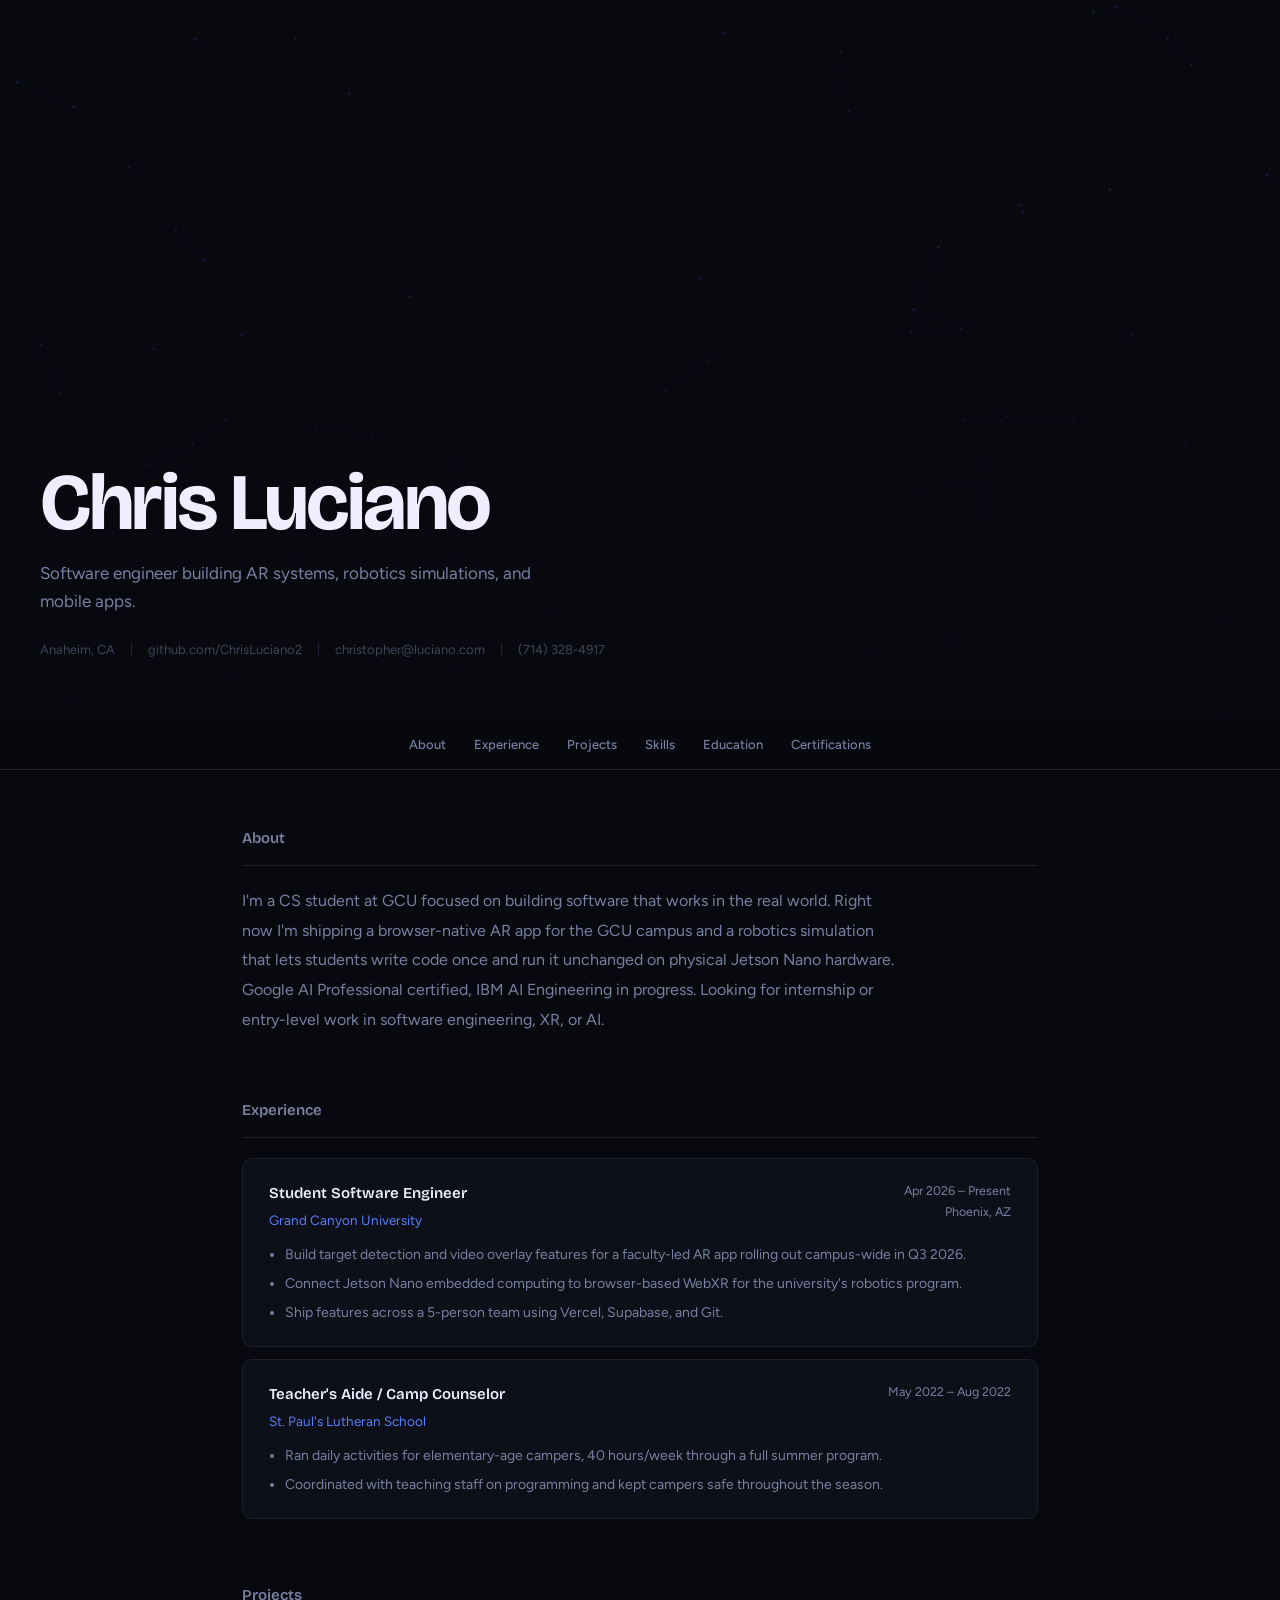
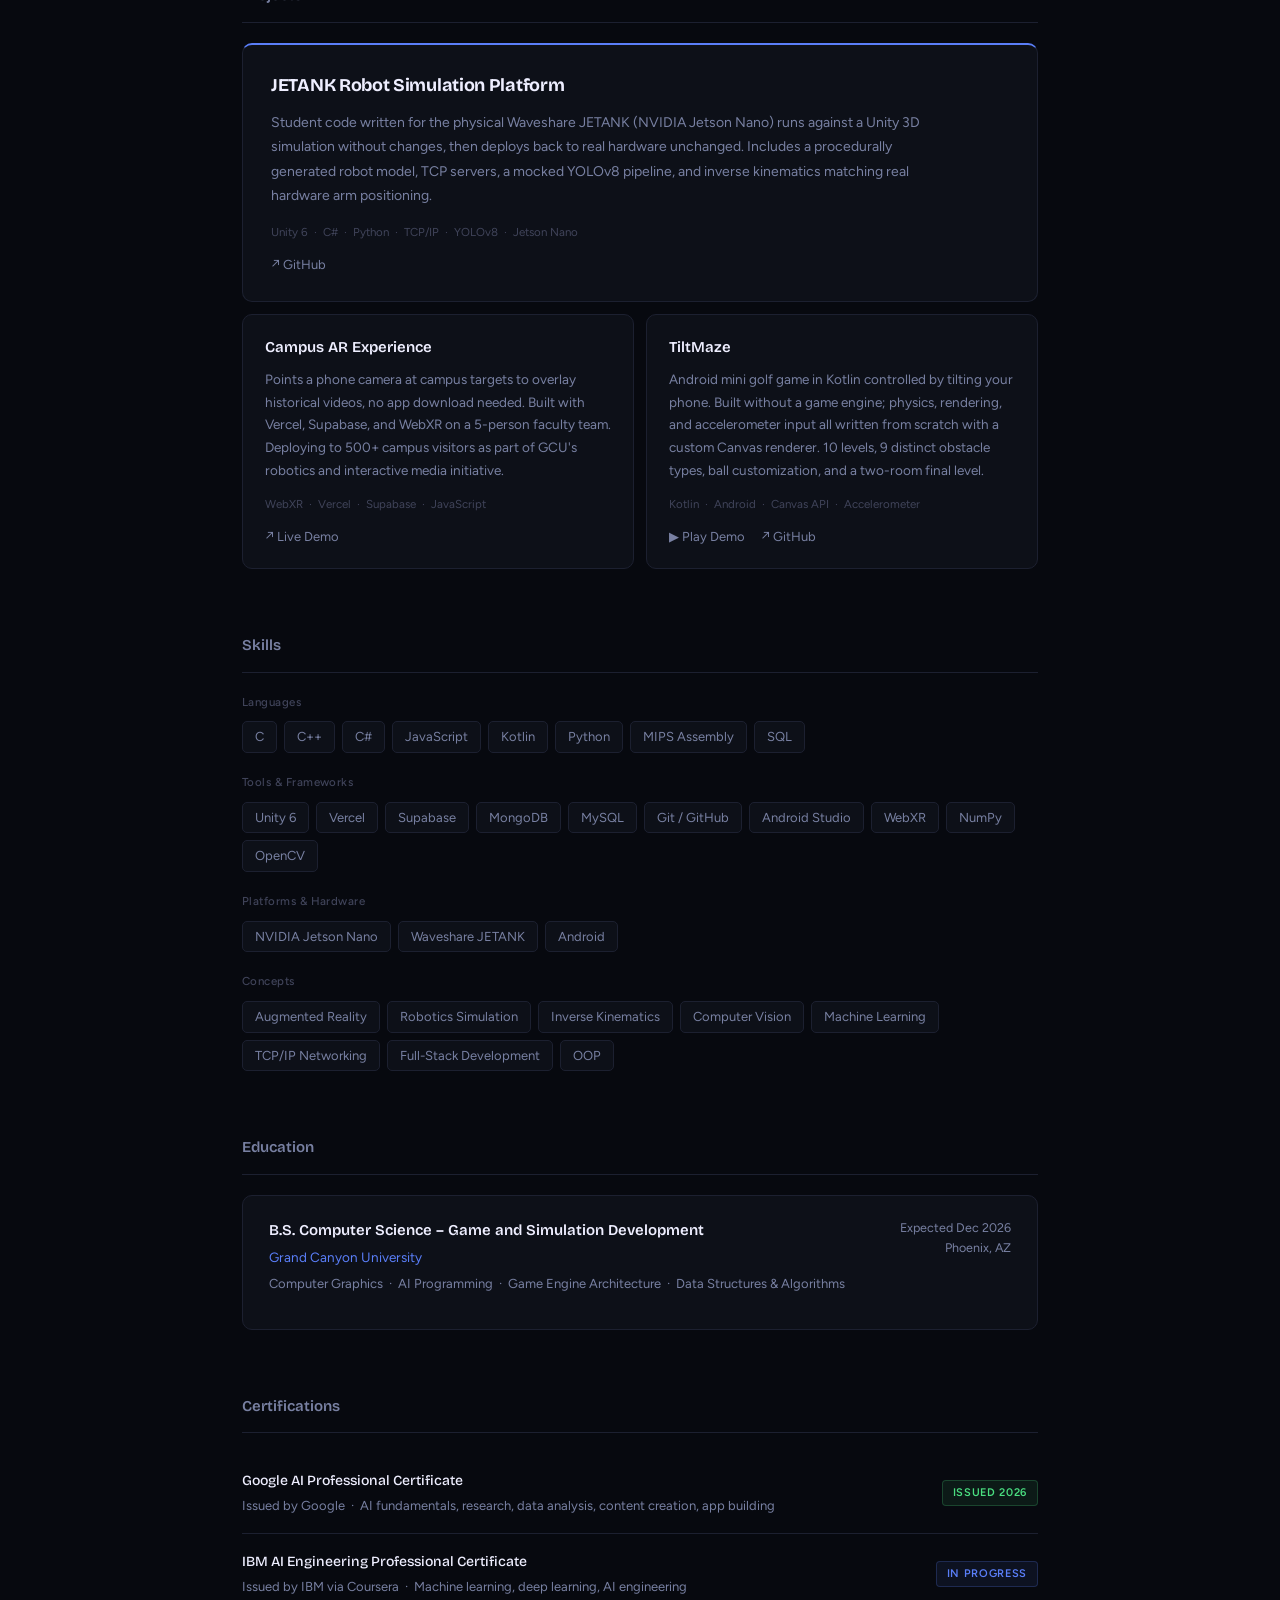
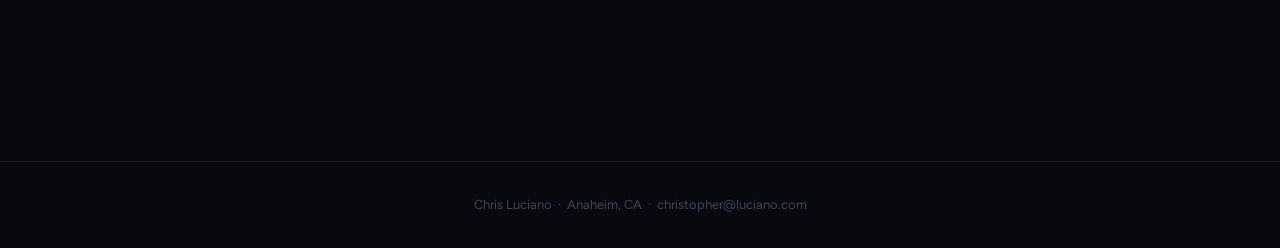
==== commit 53334334: "Add TiltMaze web demo — full JS port of the Android game tiltmaze.html: complete browser port of Til" ====
--- a/index.html
+++ b/index.html
@@ -517,6 +517,7 @@
         </p>
         <div class="proj-meta">Kotlin &nbsp;·&nbsp; Android &nbsp;·&nbsp; Canvas API &nbsp;·&nbsp; Accelerometer</div>
         <div class="proj-links">
+          <a href="tiltmaze.html">▶ Play Demo</a>
           <a href="https://github.com/ChrisLuciano2/TiltMaze" target="_blank">↗ GitHub</a>
         </div>
       </div>
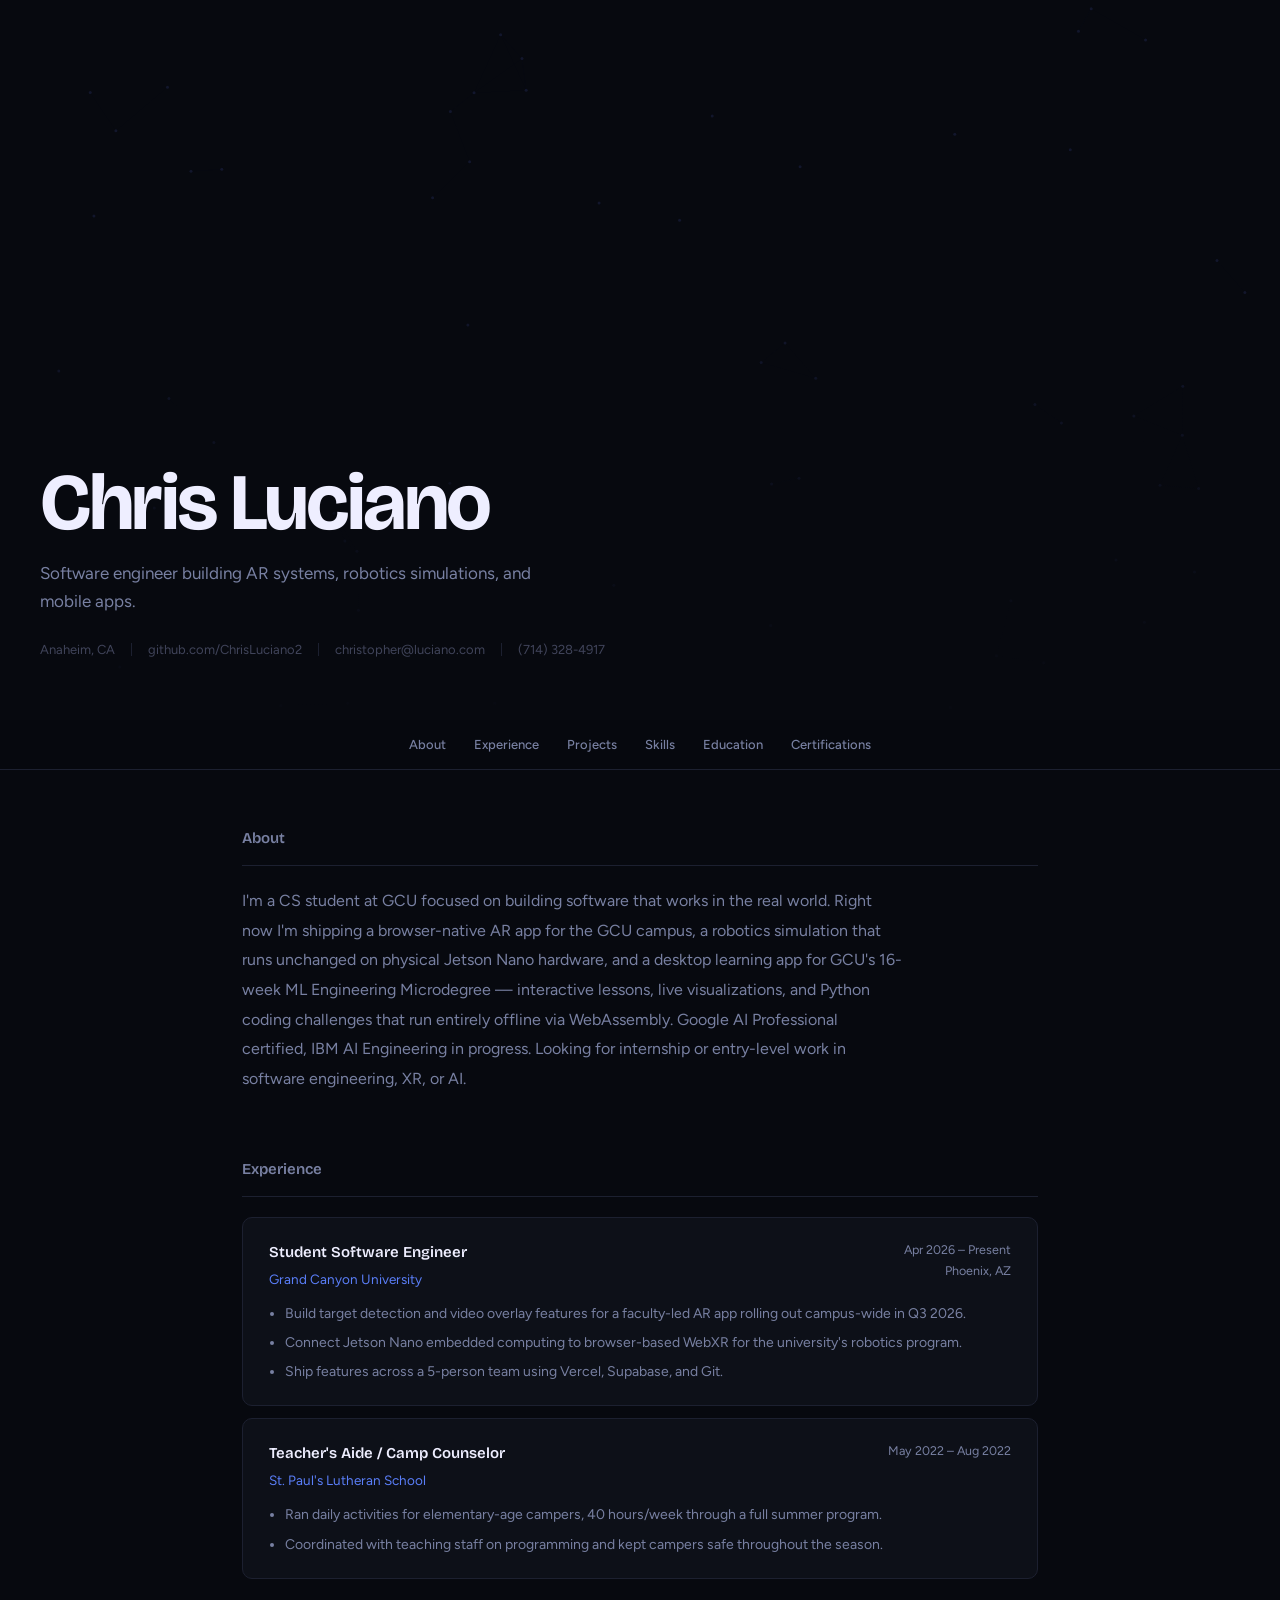
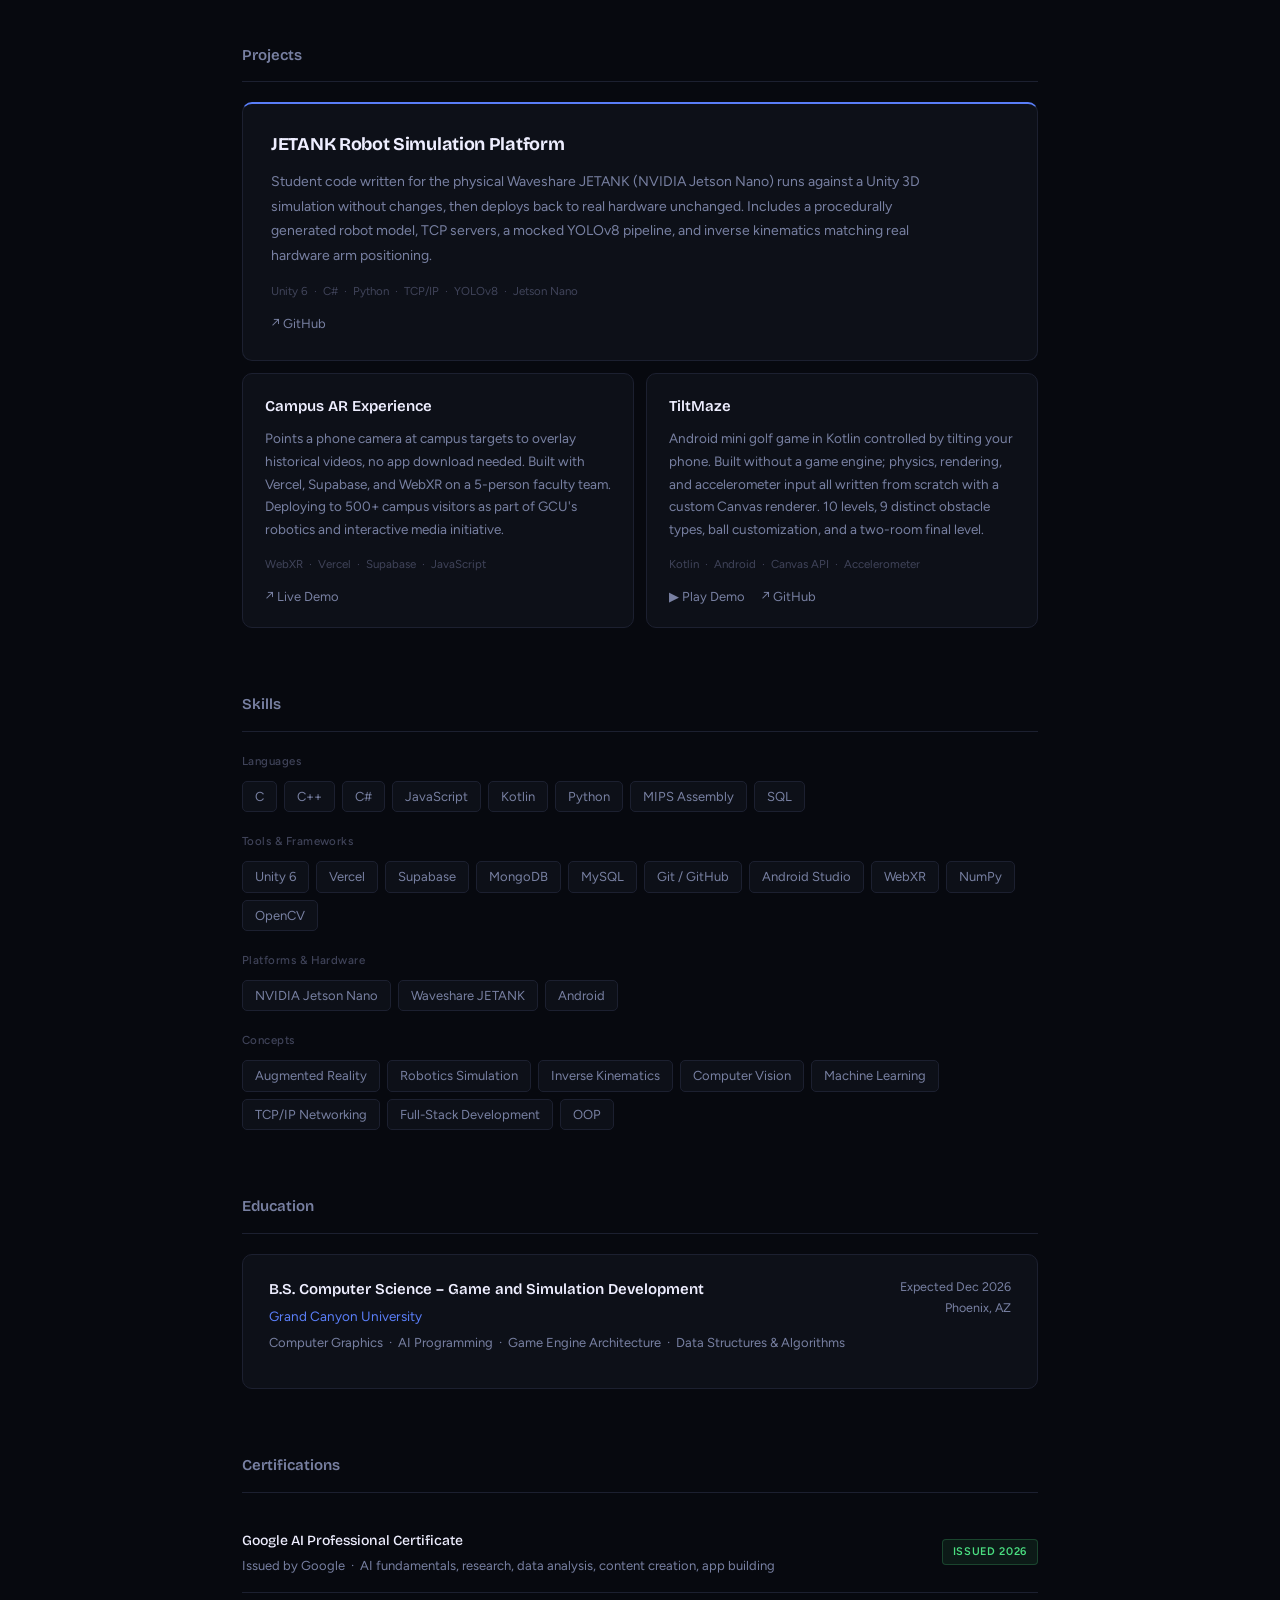
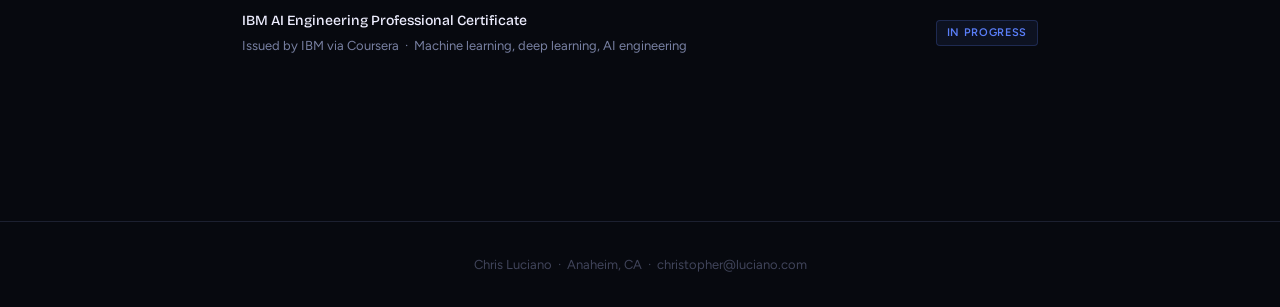
==== commit b520027f: "Add ML Microdegree app to About bio Mentions The Workshop desktop app (React/Electron/TypeScript/Pyo" ====
--- a/index.html
+++ b/index.html
@@ -430,10 +430,11 @@
     <h2>About</h2>
     <p class="about-text">
       I'm a CS student at GCU focused on building software that works in the real world. Right now I'm
-      shipping a browser-native AR app for the GCU campus and a robotics simulation that lets students
-      write code once and run it unchanged on physical Jetson Nano hardware. Google AI Professional
-      certified, IBM AI Engineering in progress. Looking for internship or entry-level work in software
-      engineering, XR, or AI.
+      shipping a browser-native AR app for the GCU campus, a robotics simulation that runs unchanged on
+      physical Jetson Nano hardware, and a desktop learning app for GCU's 16-week ML Engineering
+      Microdegree — interactive lessons, live visualizations, and Python coding challenges that run
+      entirely offline via WebAssembly. Google AI Professional certified, IBM AI Engineering in progress.
+      Looking for internship or entry-level work in software engineering, XR, or AI.
     </p>
   </section>
 
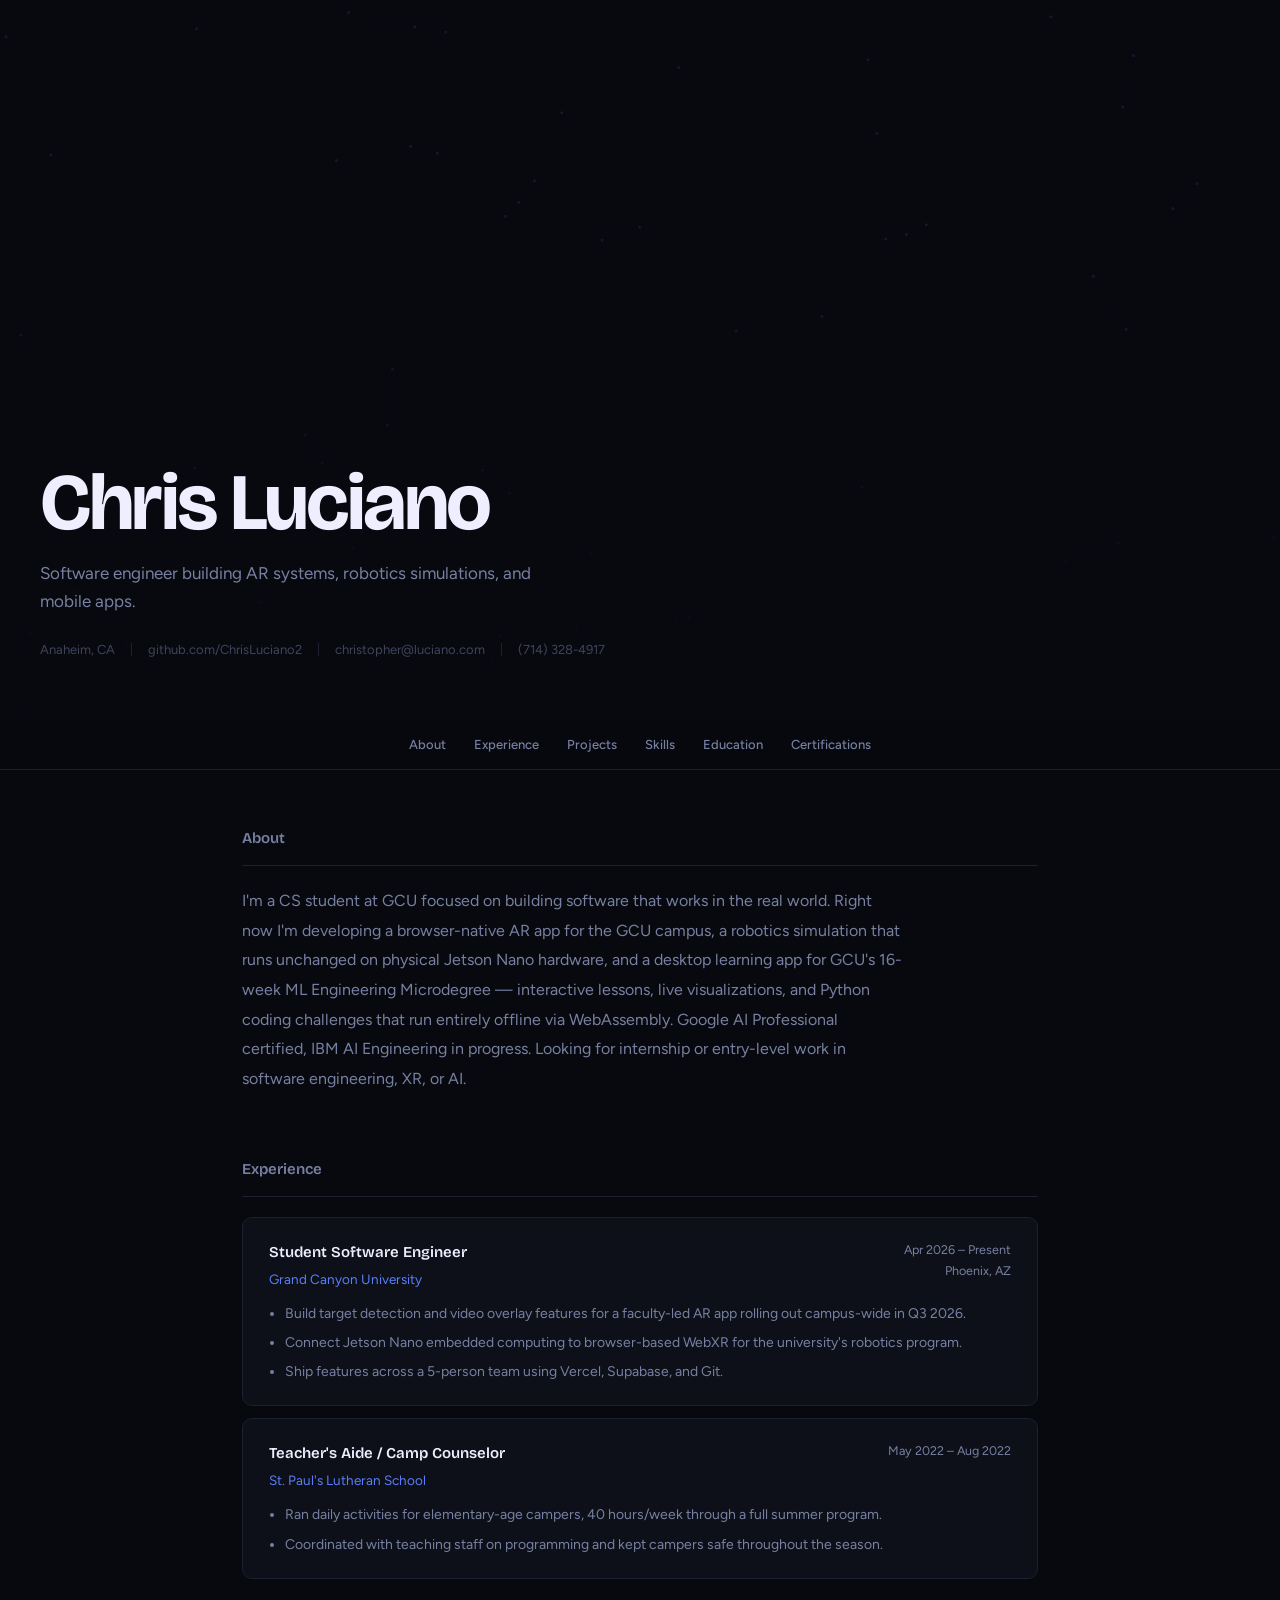
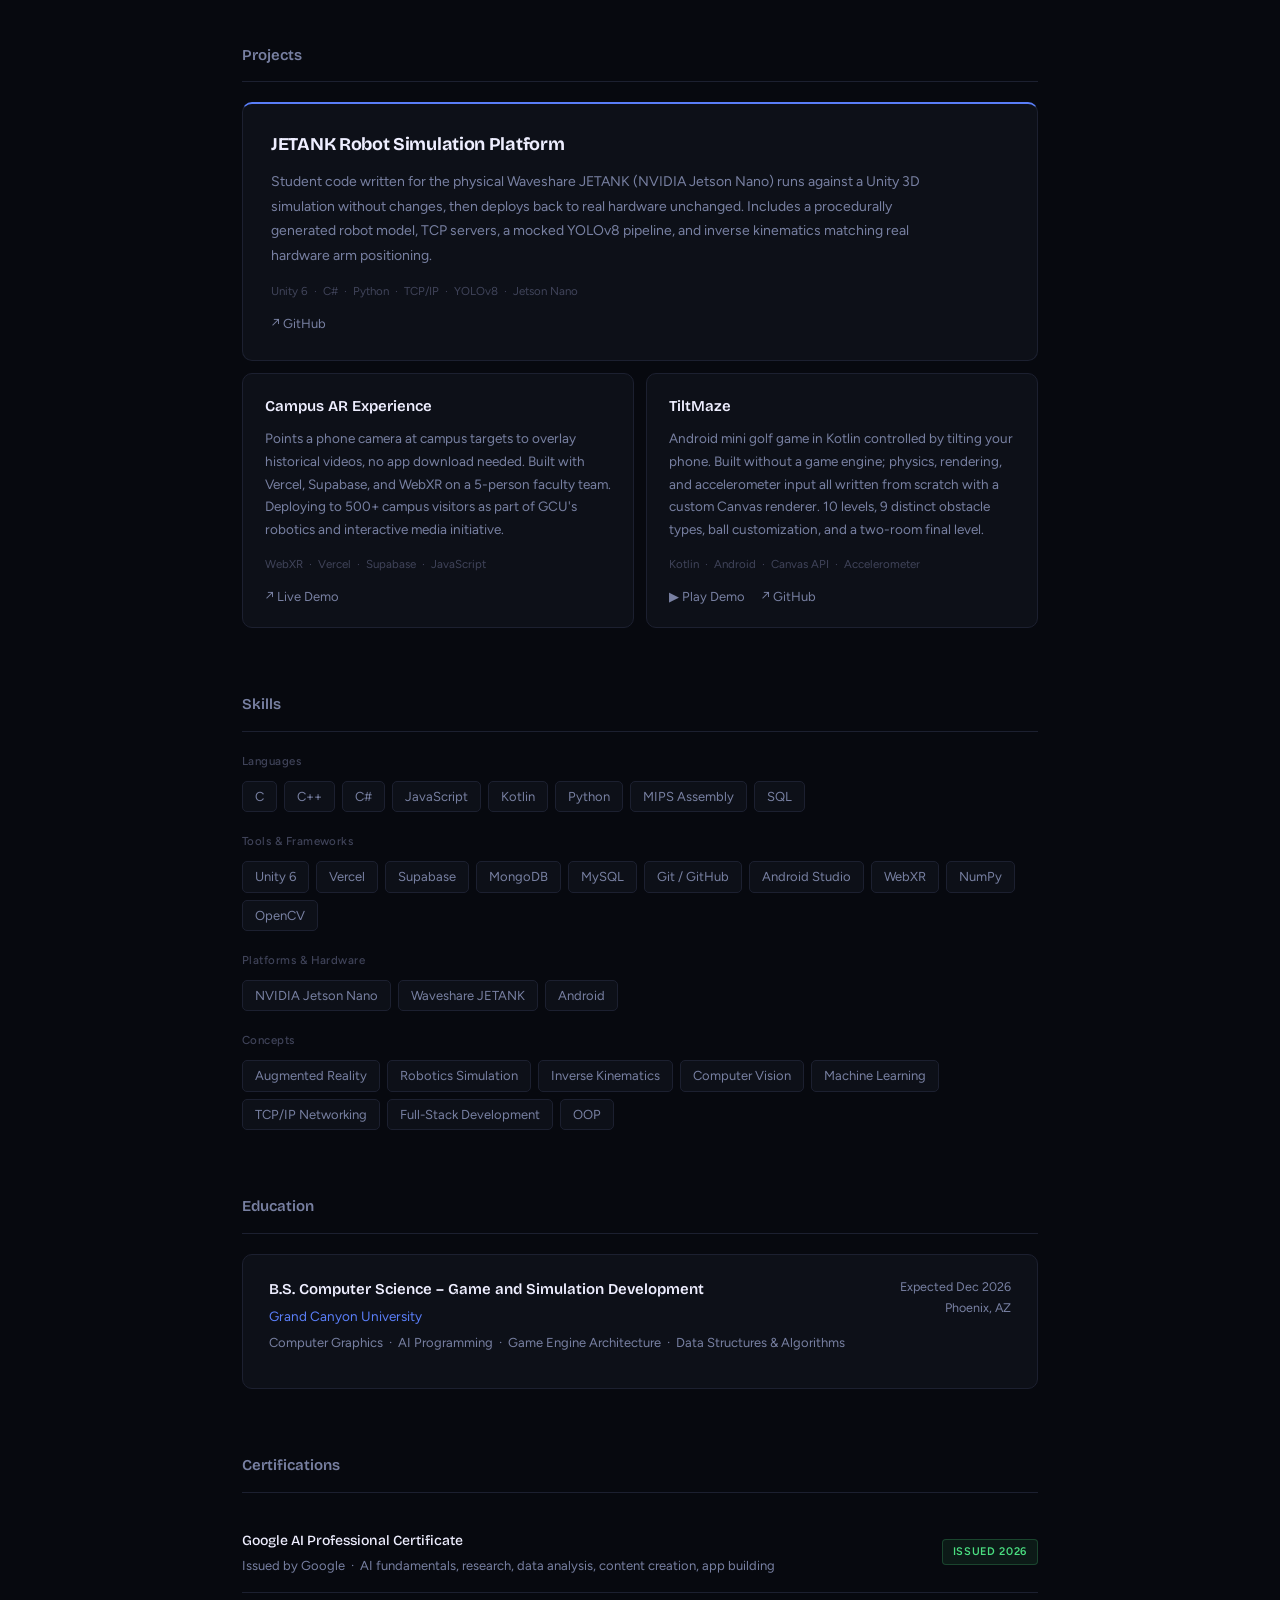
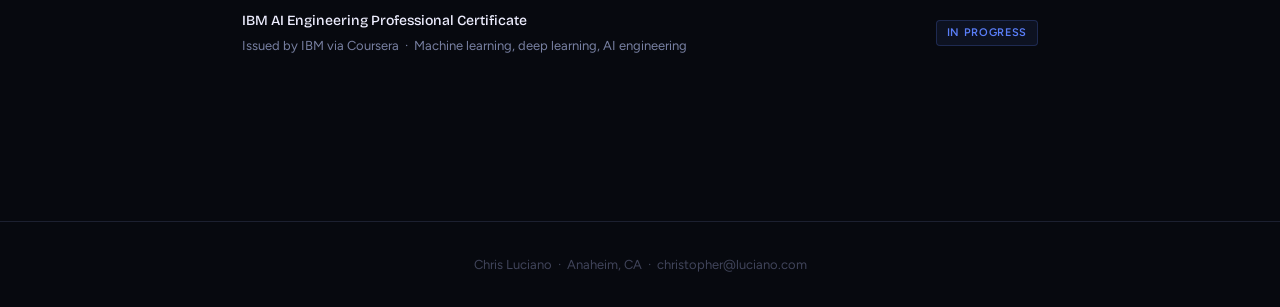
==== commit 8c27f075: "Replace 'shipping' with 'developing' in About bio Co-Authored-By: Claude Sonnet 4.6 <noreply@anthrop" ====
--- a/index.html
+++ b/index.html
@@ -430,7 +430,7 @@
     <h2>About</h2>
     <p class="about-text">
       I'm a CS student at GCU focused on building software that works in the real world. Right now I'm
-      shipping a browser-native AR app for the GCU campus, a robotics simulation that runs unchanged on
+      developing a browser-native AR app for the GCU campus, a robotics simulation that runs unchanged on
       physical Jetson Nano hardware, and a desktop learning app for GCU's 16-week ML Engineering
       Microdegree — interactive lessons, live visualizations, and Python coding challenges that run
       entirely offline via WebAssembly. Google AI Professional certified, IBM AI Engineering in progress.
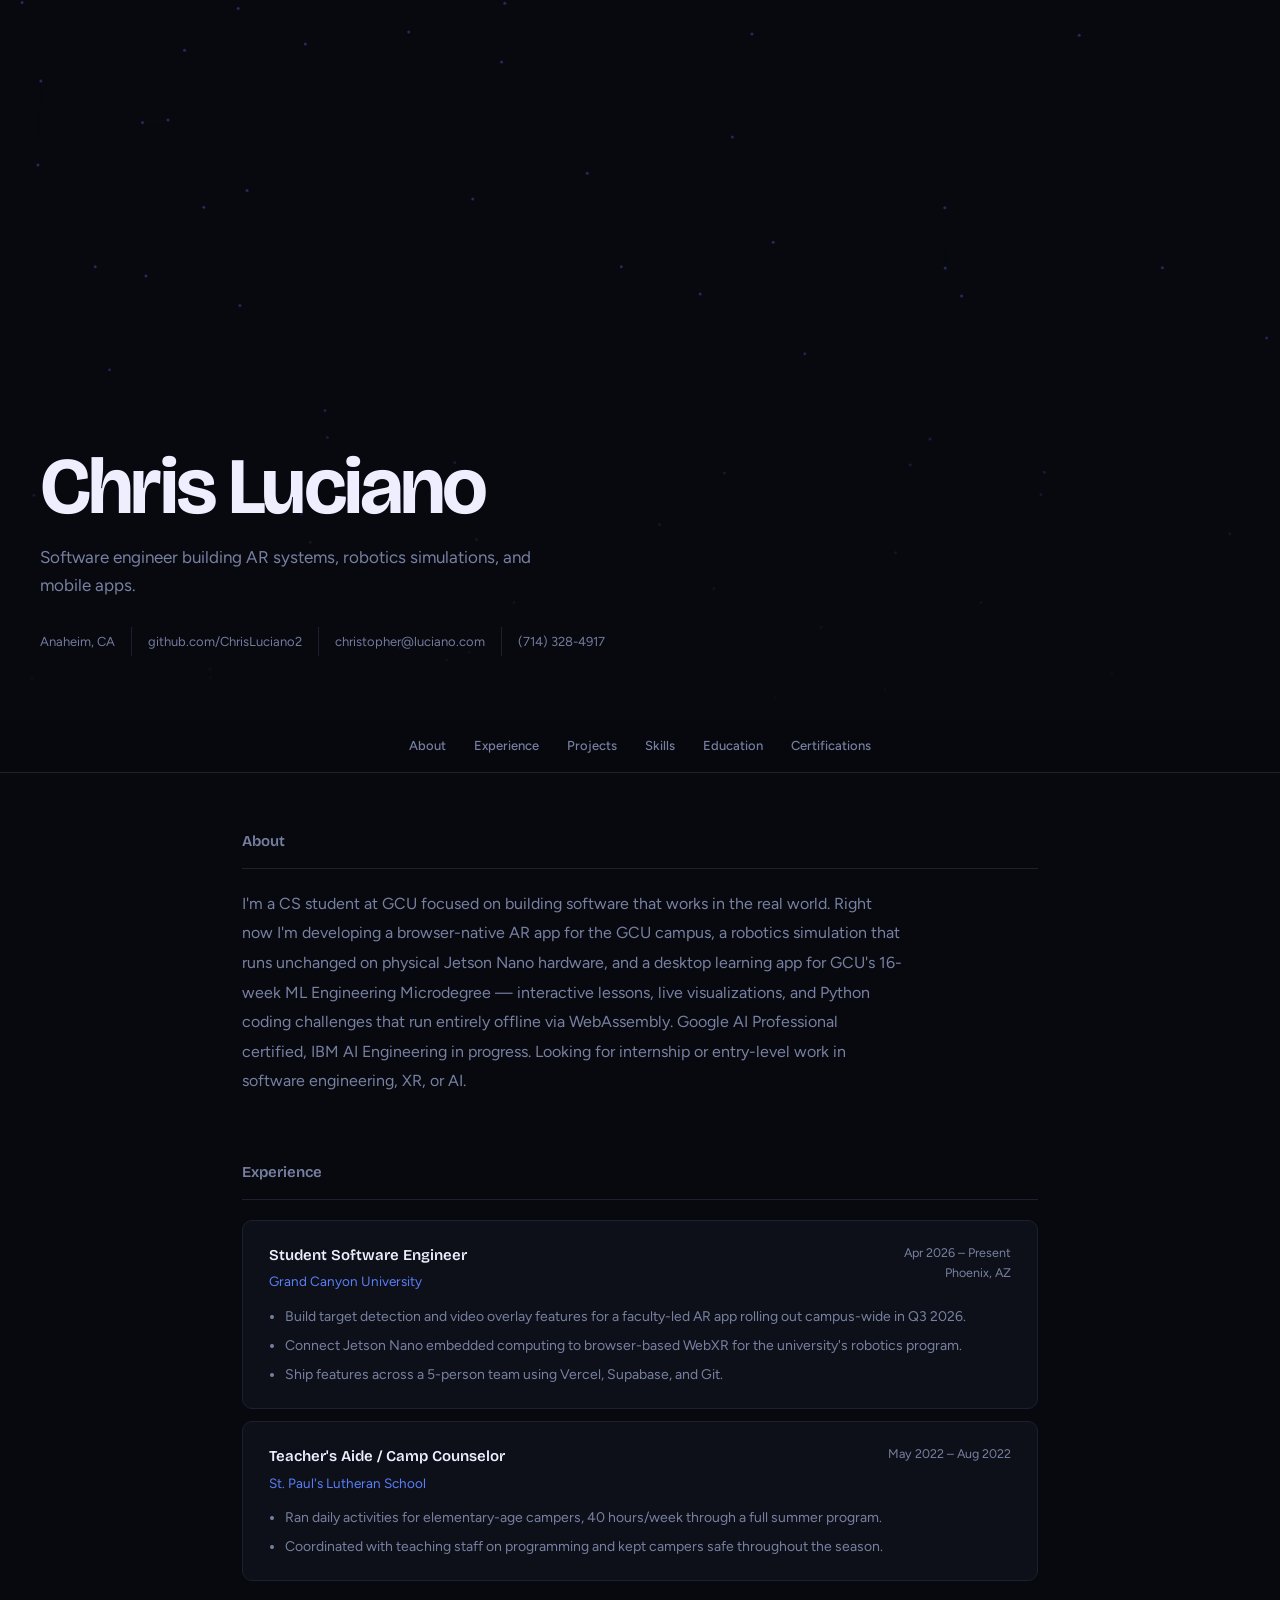
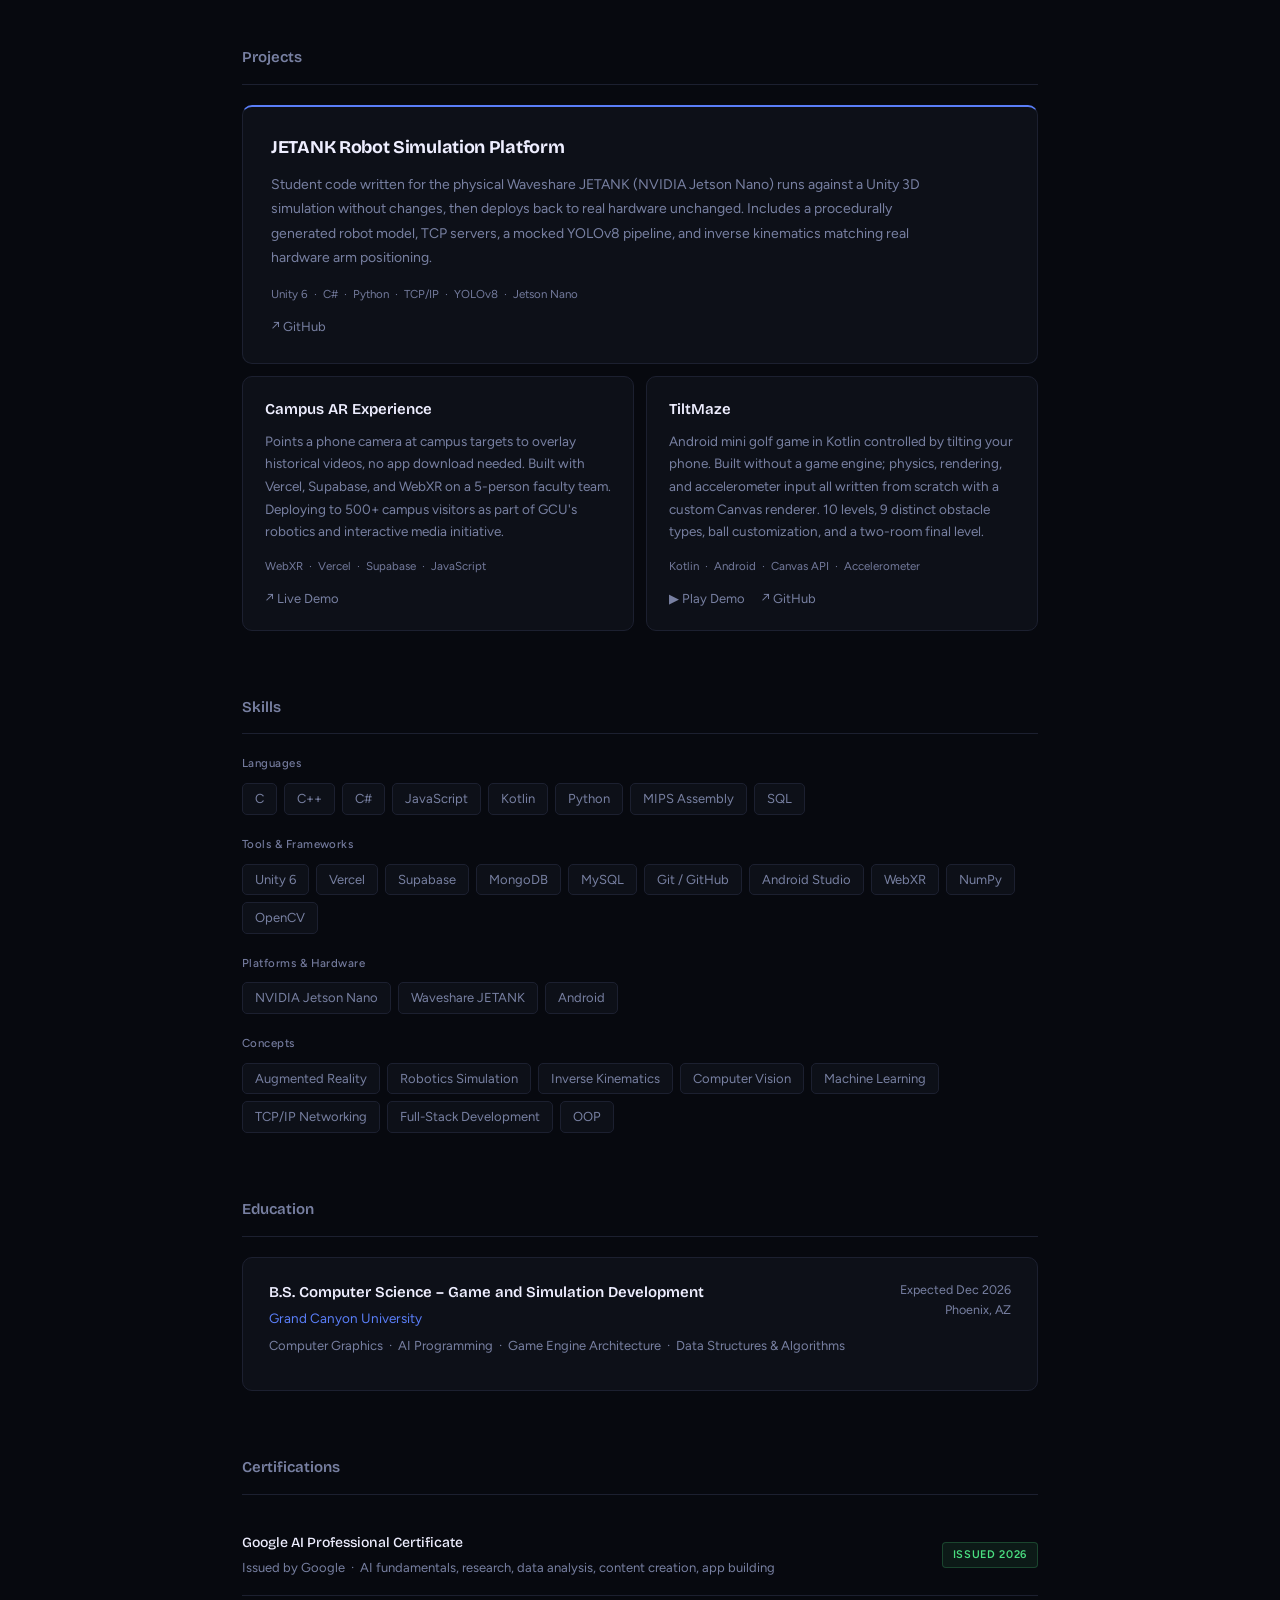
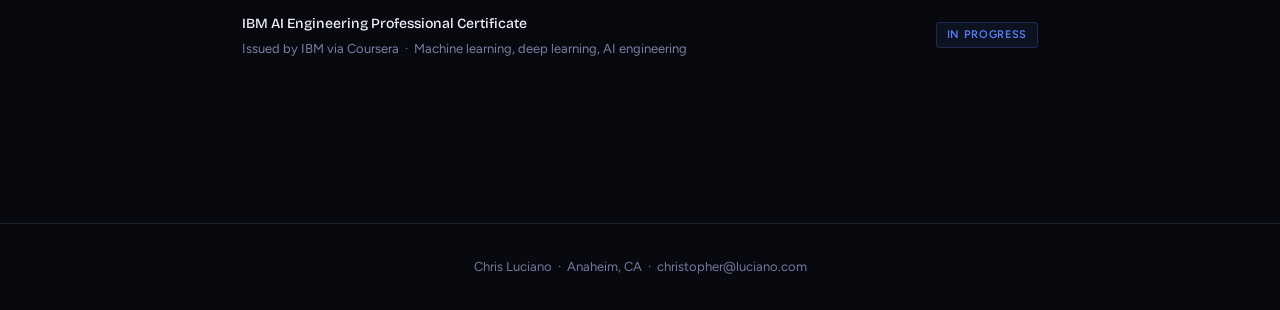
==== commit 319a35cb: "Fix all audit findings: a11y, perf, responsive, theming, typeset Accessibility: - Lighten --muted #4" ====
--- a/index.html
+++ b/index.html
@@ -9,6 +9,7 @@
   <meta property="og:description" content="Software engineer and CS student building AR systems, robotics simulations, and mobile apps." />
   <meta property="og:url" content="https://ChrisLuciano2.github.io" />
   <meta property="og:type" content="website" />
+  <meta property="og:image" content="https://ChrisLuciano2.github.io/og-image.png" />
   <link rel="preconnect" href="https://fonts.googleapis.com">
   <link rel="preconnect" href="https://fonts.gstatic.com" crossorigin>
   <link href="https://fonts.googleapis.com/css2?family=Bricolage+Grotesque:opsz,wght@12..96,400;12..96,600;12..96,700&family=Figtree:wght@400;500&display=swap" rel="stylesheet">
@@ -20,8 +21,9 @@
       --border:   #1c2030;
       --border-hi:#2a3048;
       --blue:     #5a7ef8;
+      --green:    #4ade80;
       --text:     #eeeeff;
-      --muted:    #40445a;
+      --muted:    #737a9c;
       --muted2:   #7880a2;
       --fh: 'Bricolage Grotesque', system-ui, sans-serif;
       --fb: 'Figtree', system-ui, sans-serif;
@@ -39,8 +41,32 @@
       min-height: 100vh;
     }
 
+    .skip-link {
+      position: absolute;
+      top: -100px;
+      left: 16px;
+      z-index: 200;
+      padding: 8px 16px;
+      background: var(--surface);
+      color: var(--text);
+      border: 1px solid var(--border-hi);
+      border-radius: 6px;
+      font-size: 14px;
+      font-weight: 500;
+      transition: top 0.15s;
+    }
+    .skip-link:focus { top: 16px; }
+
     a { color: var(--blue); text-decoration: none; }
     a:hover { text-decoration: underline; }
+
+    a:focus-visible,
+    button:focus-visible {
+      outline: 2px solid var(--blue);
+      outline-offset: 3px;
+      border-radius: 3px;
+      text-decoration: none;
+    }
 
     /* ── HERO ──────────────────────────────────── */
     .hero {
@@ -85,7 +111,7 @@
       font-family: var(--fh);
       font-size: clamp(48px, 9vw, 80px);
       font-weight: 700;
-      letter-spacing: -2.5px;
+      letter-spacing: -0.035em;
       line-height: 1;
       color: var(--text);
       margin-bottom: 16px;
@@ -118,9 +144,11 @@
     .hero-contacts > * {
       color: var(--muted);
       font-size: 13px;
-      padding: 0 16px;
+      padding: 8px 16px;
       border-right: 1px solid var(--border);
       line-height: 1;
+      display: inline-flex;
+      align-items: center;
       transition: color 0.15s;
     }
 
@@ -161,6 +189,9 @@
       font-size: 13px;
       font-weight: 500;
       padding: 6px 13px;
+      min-height: 36px;
+      display: inline-flex;
+      align-items: center;
       border-radius: 5px;
       transition: color 0.15s, background 0.15s;
     }
@@ -368,7 +399,7 @@
       white-space: nowrap;
     }
 
-    .cert-badge.issued   { color: #4ade80; background: rgba(74,222,128,0.08); border: 1px solid rgba(74,222,128,0.22); }
+    .cert-badge.issued   { color: var(--green); background: rgba(74,222,128,0.08); border: 1px solid rgba(74,222,128,0.22); }
     .cert-badge.progress { color: var(--blue); background: rgba(90,126,248,0.08); border: 1px solid rgba(90,126,248,0.22); }
 
     /* ── FOOTER ────────────────────────────────── */
@@ -386,16 +417,23 @@
     /* ── RESPONSIVE ────────────────────────────── */
     @media (max-width: 640px) {
       .hero { padding: 0 24px 48px; min-height: 70vh; }
-      .hero-name { letter-spacing: -1.5px; }
+      .hero-name { letter-spacing: -0.025em; }
       main { padding: 40px 20px 80px; }
       .projects-grid { grid-template-columns: 1fr; }
       .card-row  { flex-direction: column; }
       .card-meta { text-align: left; }
-      .hero-contacts > * { padding: 0 10px; }
+      .hero-contacts > * { padding: 8px 10px; }
+    }
+
+    @media (pointer: coarse) {
+      nav a { min-height: 44px; padding: 10px 13px; }
+      .hero-contacts > * { min-height: 44px; padding: 10px 14px; }
     }
   </style>
 </head>
 <body>
+
+<a class="skip-link" href="#about">Skip to content</a>
 
 <!-- ── Hero ─────────────────────────────────────── -->
 <div class="hero" id="hero">
@@ -652,6 +690,7 @@
   let W, H, particles, mouse = { x: -999, y: -999 }, ripples = [];
   let canvasAlpha = 0;       // load fade-in
   let scrollAlpha = 1;       // scroll dissolve
+  let rafRunning = false;
 
   function resize() {
     W = canvas.offsetWidth;
@@ -689,13 +728,18 @@
 
   window.addEventListener('scroll', () => {
     const heroH = hero.offsetHeight;
+    const prev = scrollAlpha;
     scrollAlpha = Math.max(0, 1 - window.scrollY / (heroH * 0.65));
+    if (!rafRunning && scrollAlpha > 0) {
+      rafRunning = true;
+      requestAnimationFrame(draw);
+    }
   }, { passive: true });
 
   // ── Draw loop ────────────────────────────────────
   function draw() {
     // Load fade-in
-    canvasAlpha = Math.min(1, canvasAlpha + 0.006);
+    canvasAlpha = Math.min(1, canvasAlpha + 0.012);
     const alpha = canvasAlpha * scrollAlpha;
 
     ctx.clearRect(0, 0, W, H);
@@ -793,9 +837,14 @@
       }
     }
 
-    requestAnimationFrame(draw);
+    if (canvasAlpha < 1 || scrollAlpha > 0) {
+      requestAnimationFrame(draw);
+    } else {
+      rafRunning = false;
+    }
   }
 
+  rafRunning = true;
   draw();
 })();
 </script>
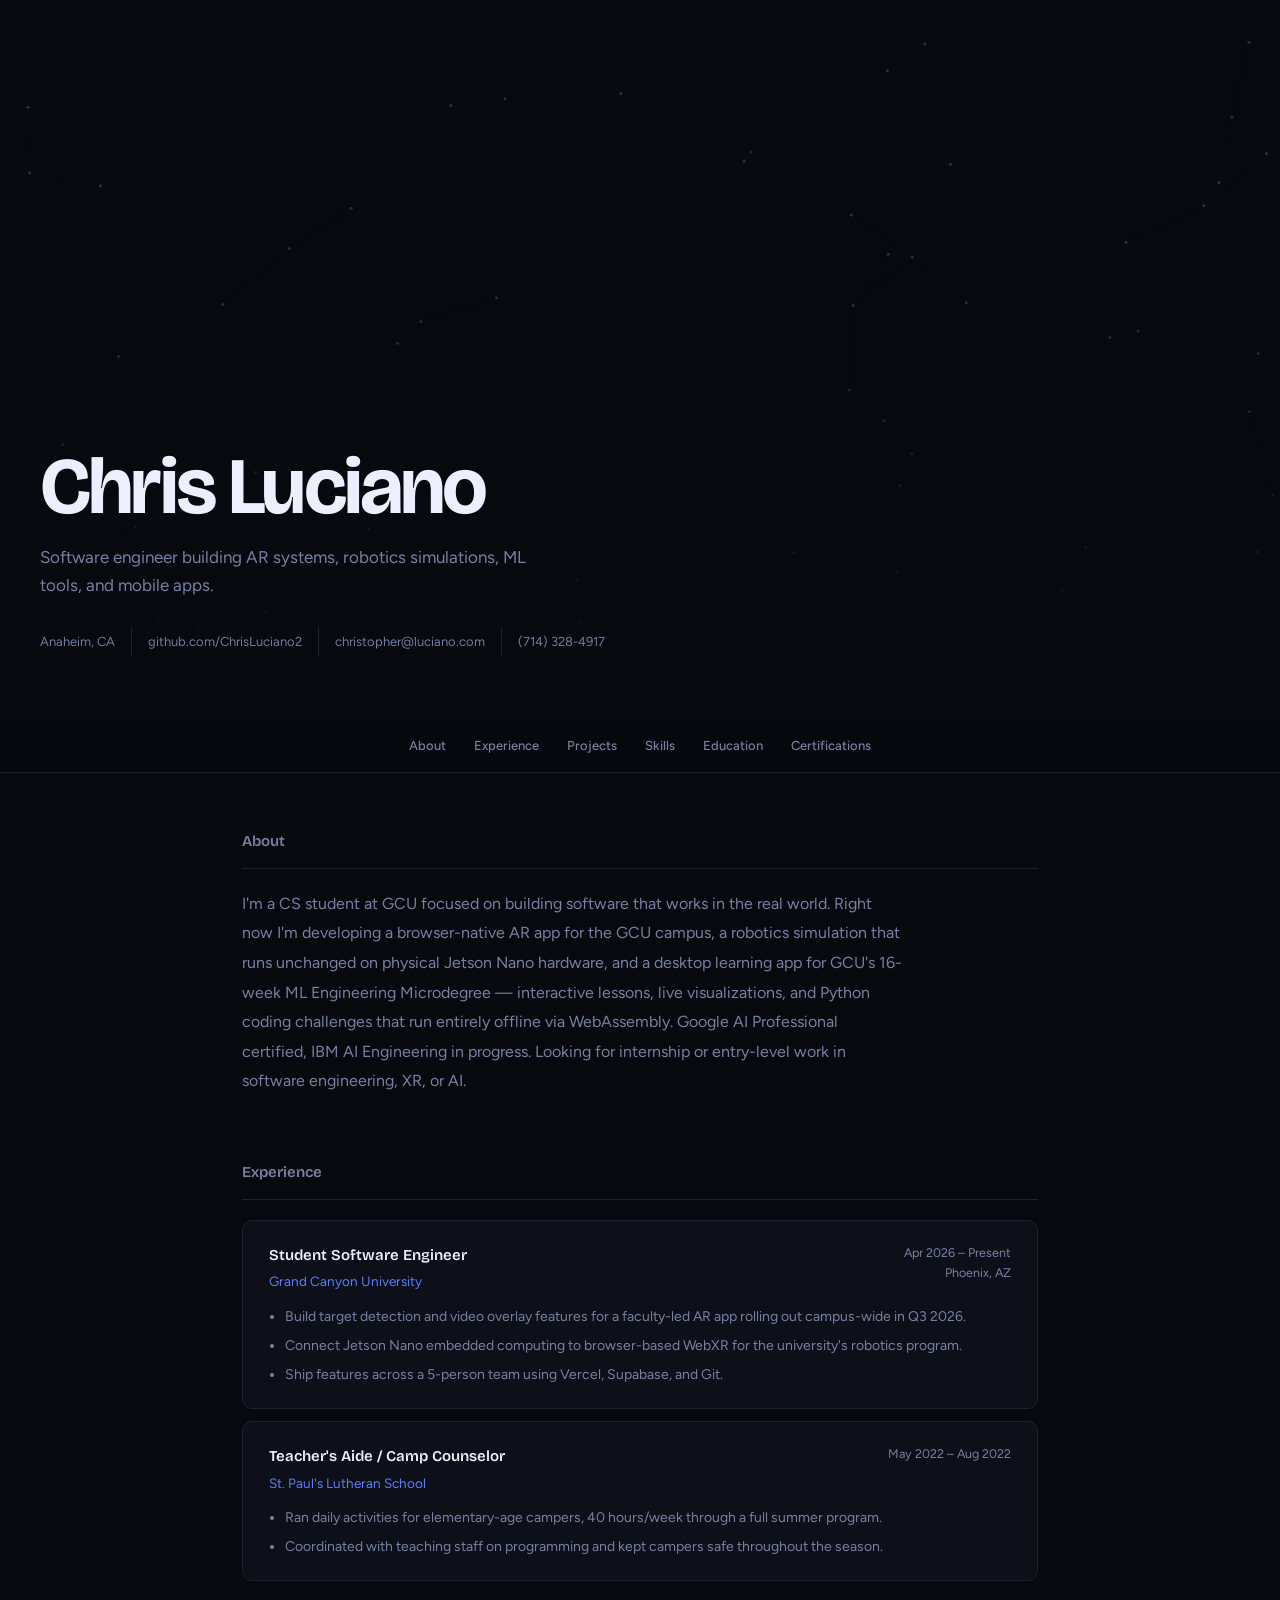
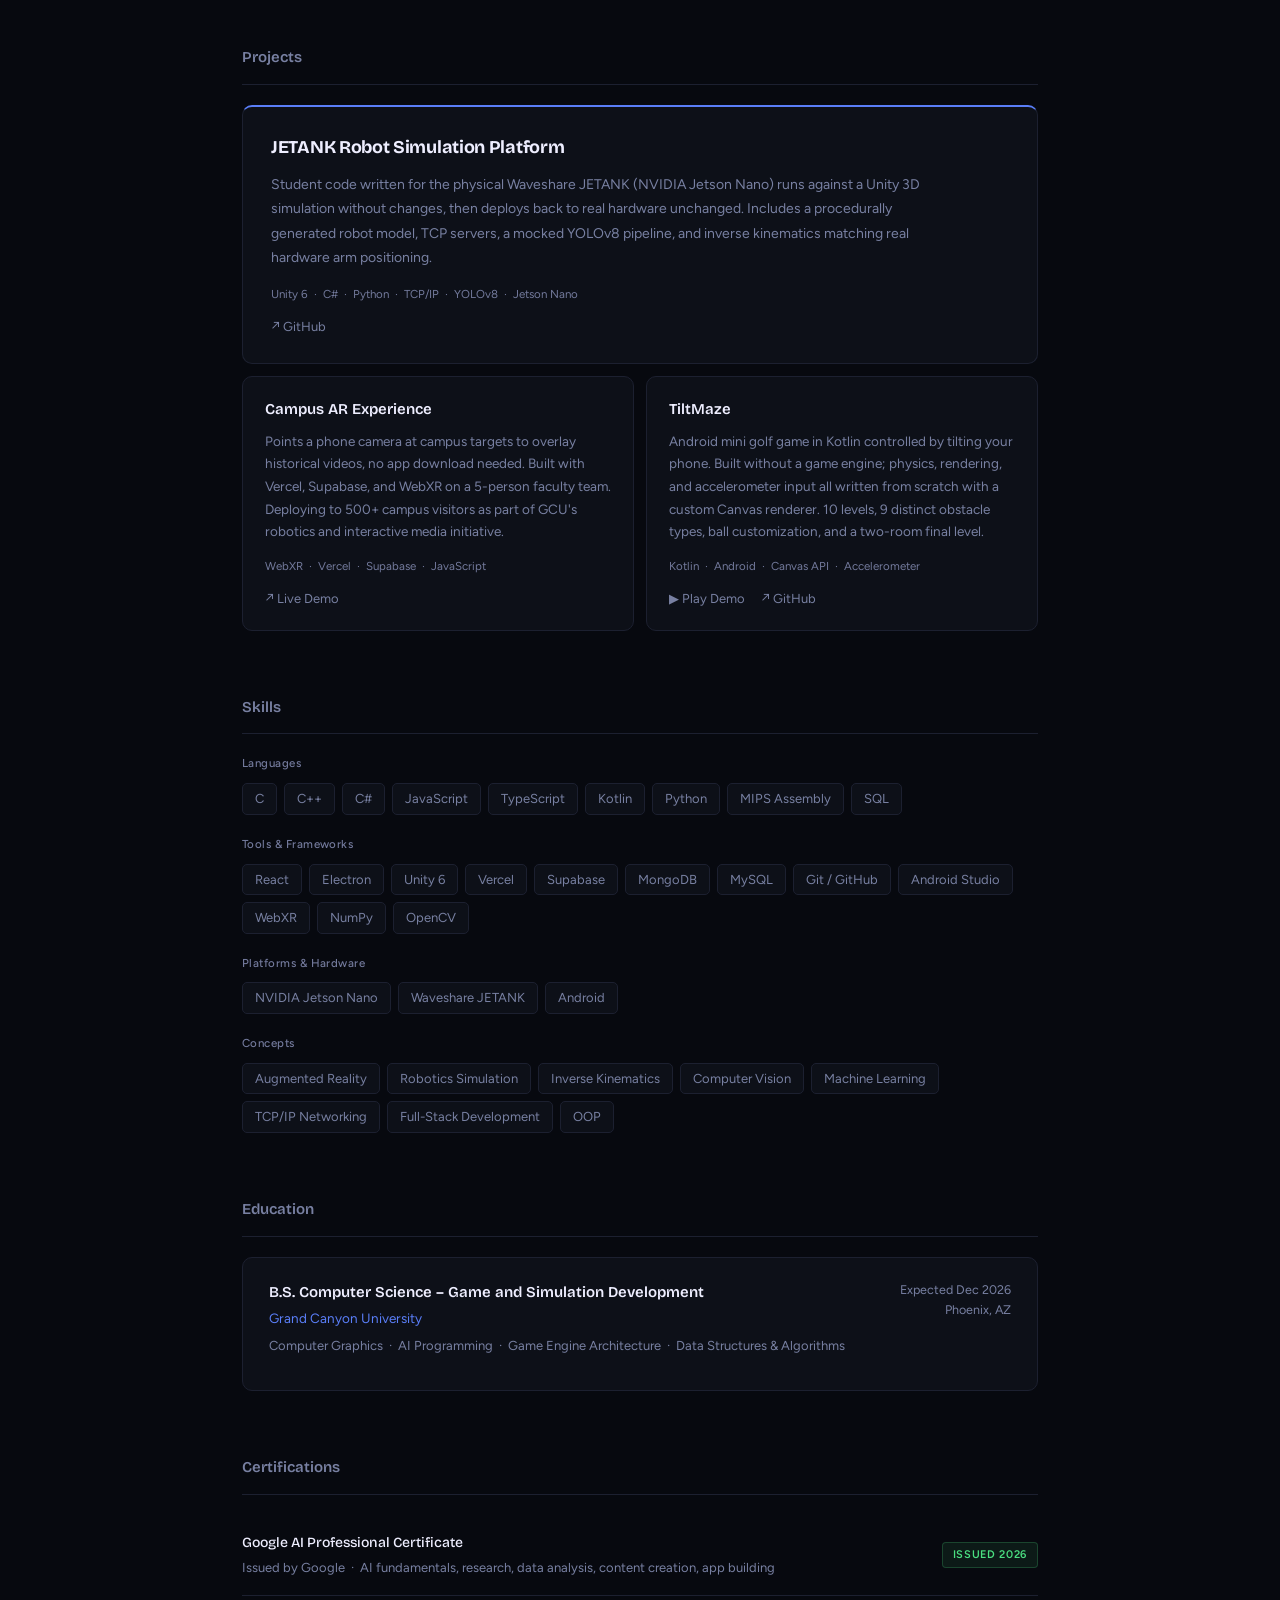
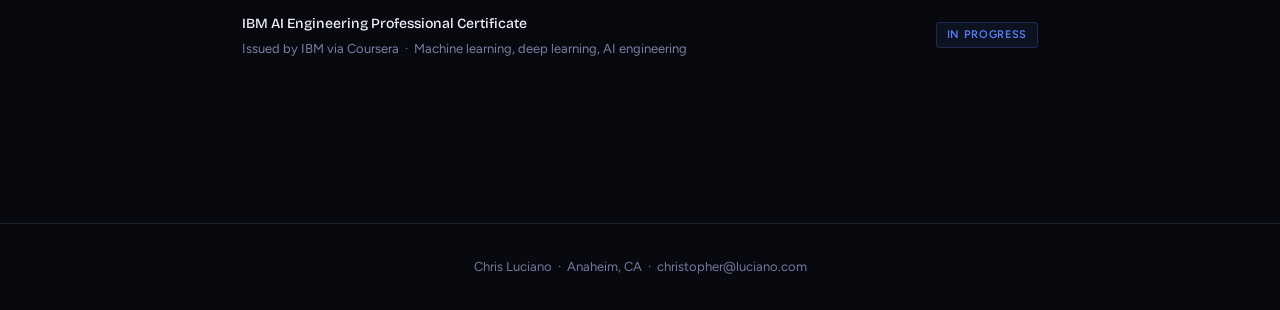
==== commit 55d72f4b: "Update tagline and skills for current work - Hero tagline: add ML tools alongside AR, robotics, mobi" ====
--- a/index.html
+++ b/index.html
@@ -441,7 +441,7 @@
   <div class="hero-gradient"></div>
   <div class="hero-content">
     <h1 class="hero-name">Chris Luciano</h1>
-    <p class="hero-tagline">Software engineer building AR systems, robotics simulations, and mobile apps.</p>
+    <p class="hero-tagline">Software engineer building AR systems, robotics simulations, ML tools, and mobile apps.</p>
     <div class="hero-contacts">
       <span>Anaheim, CA</span>
       <a href="https://github.com/ChrisLuciano2" target="_blank">github.com/ChrisLuciano2</a>
@@ -574,6 +574,7 @@
         <span class="tag">C++</span>
         <span class="tag">C#</span>
         <span class="tag">JavaScript</span>
+        <span class="tag">TypeScript</span>
         <span class="tag">Kotlin</span>
         <span class="tag">Python</span>
         <span class="tag">MIPS Assembly</span>
@@ -584,6 +585,8 @@
     <div class="skill-group">
       <div class="skill-label">Tools &amp; Frameworks</div>
       <div class="tags">
+        <span class="tag">React</span>
+        <span class="tag">Electron</span>
         <span class="tag">Unity 6</span>
         <span class="tag">Vercel</span>
         <span class="tag">Supabase</span>
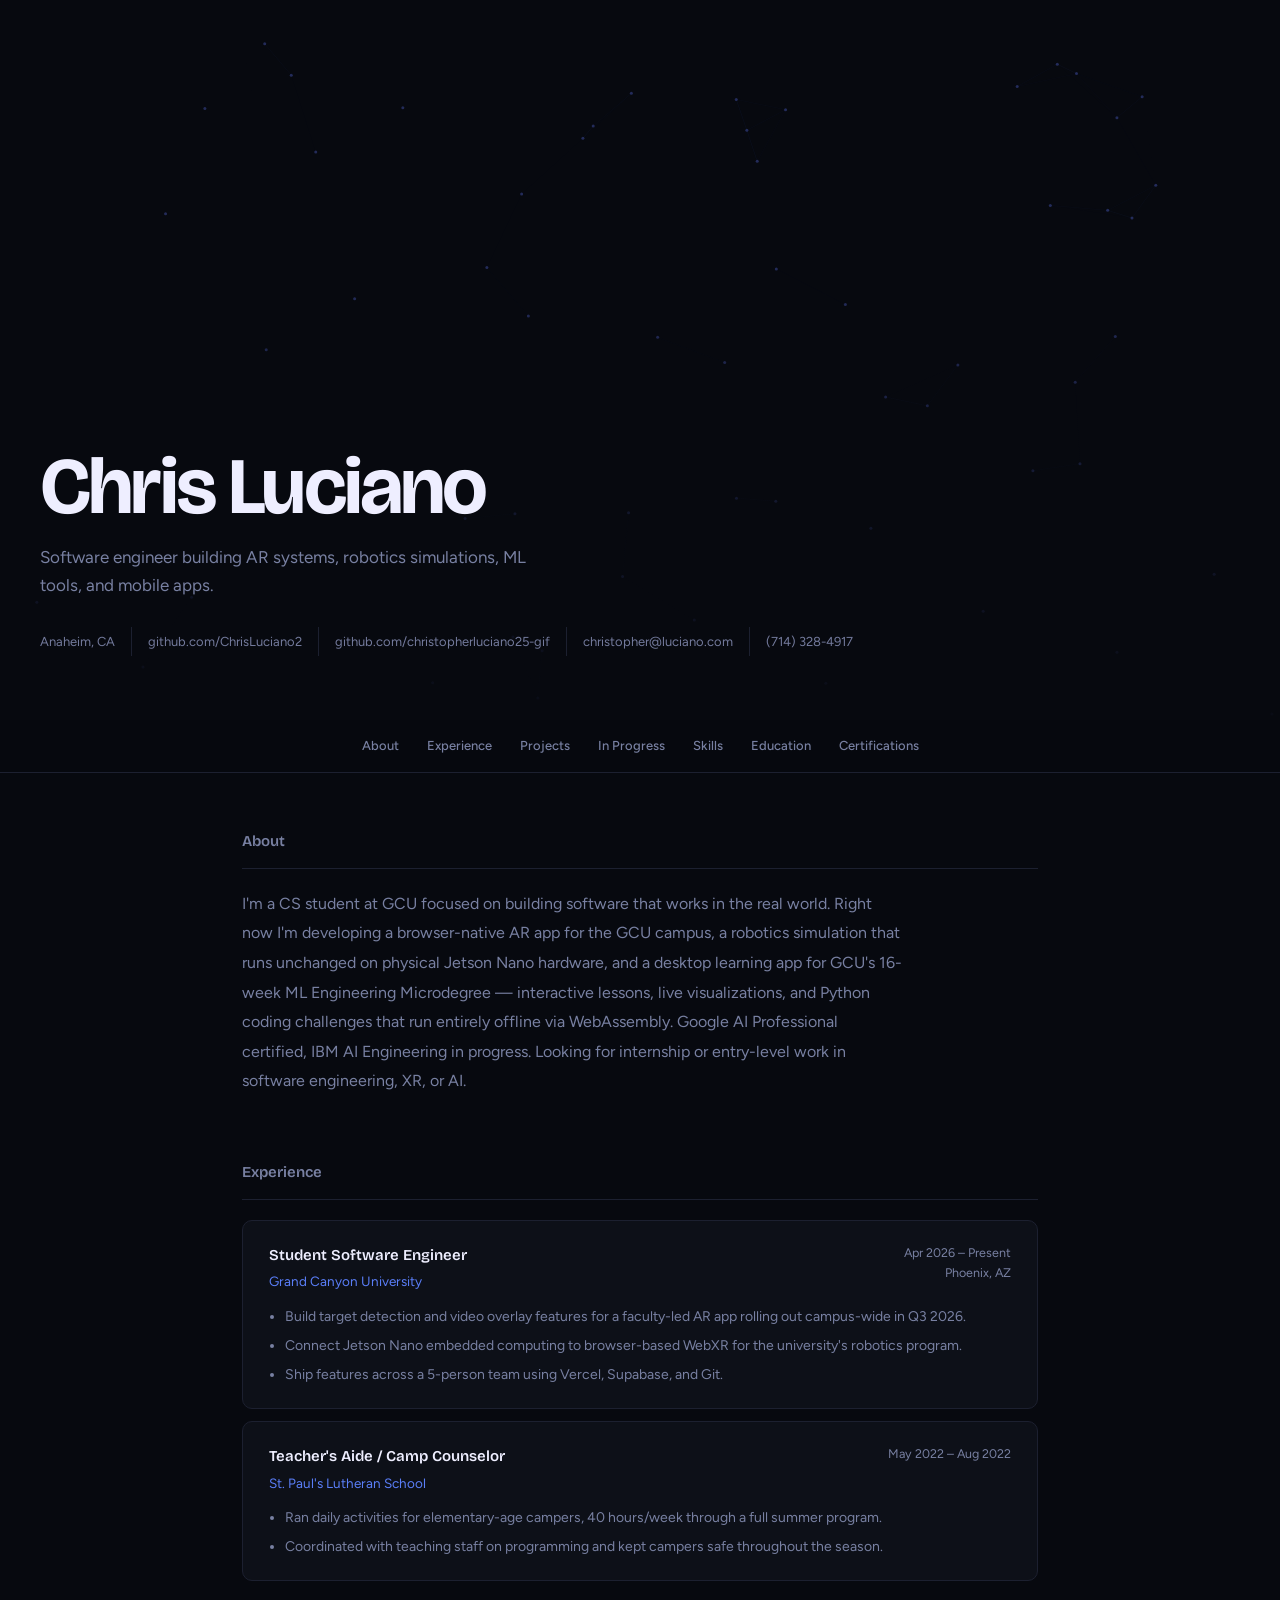
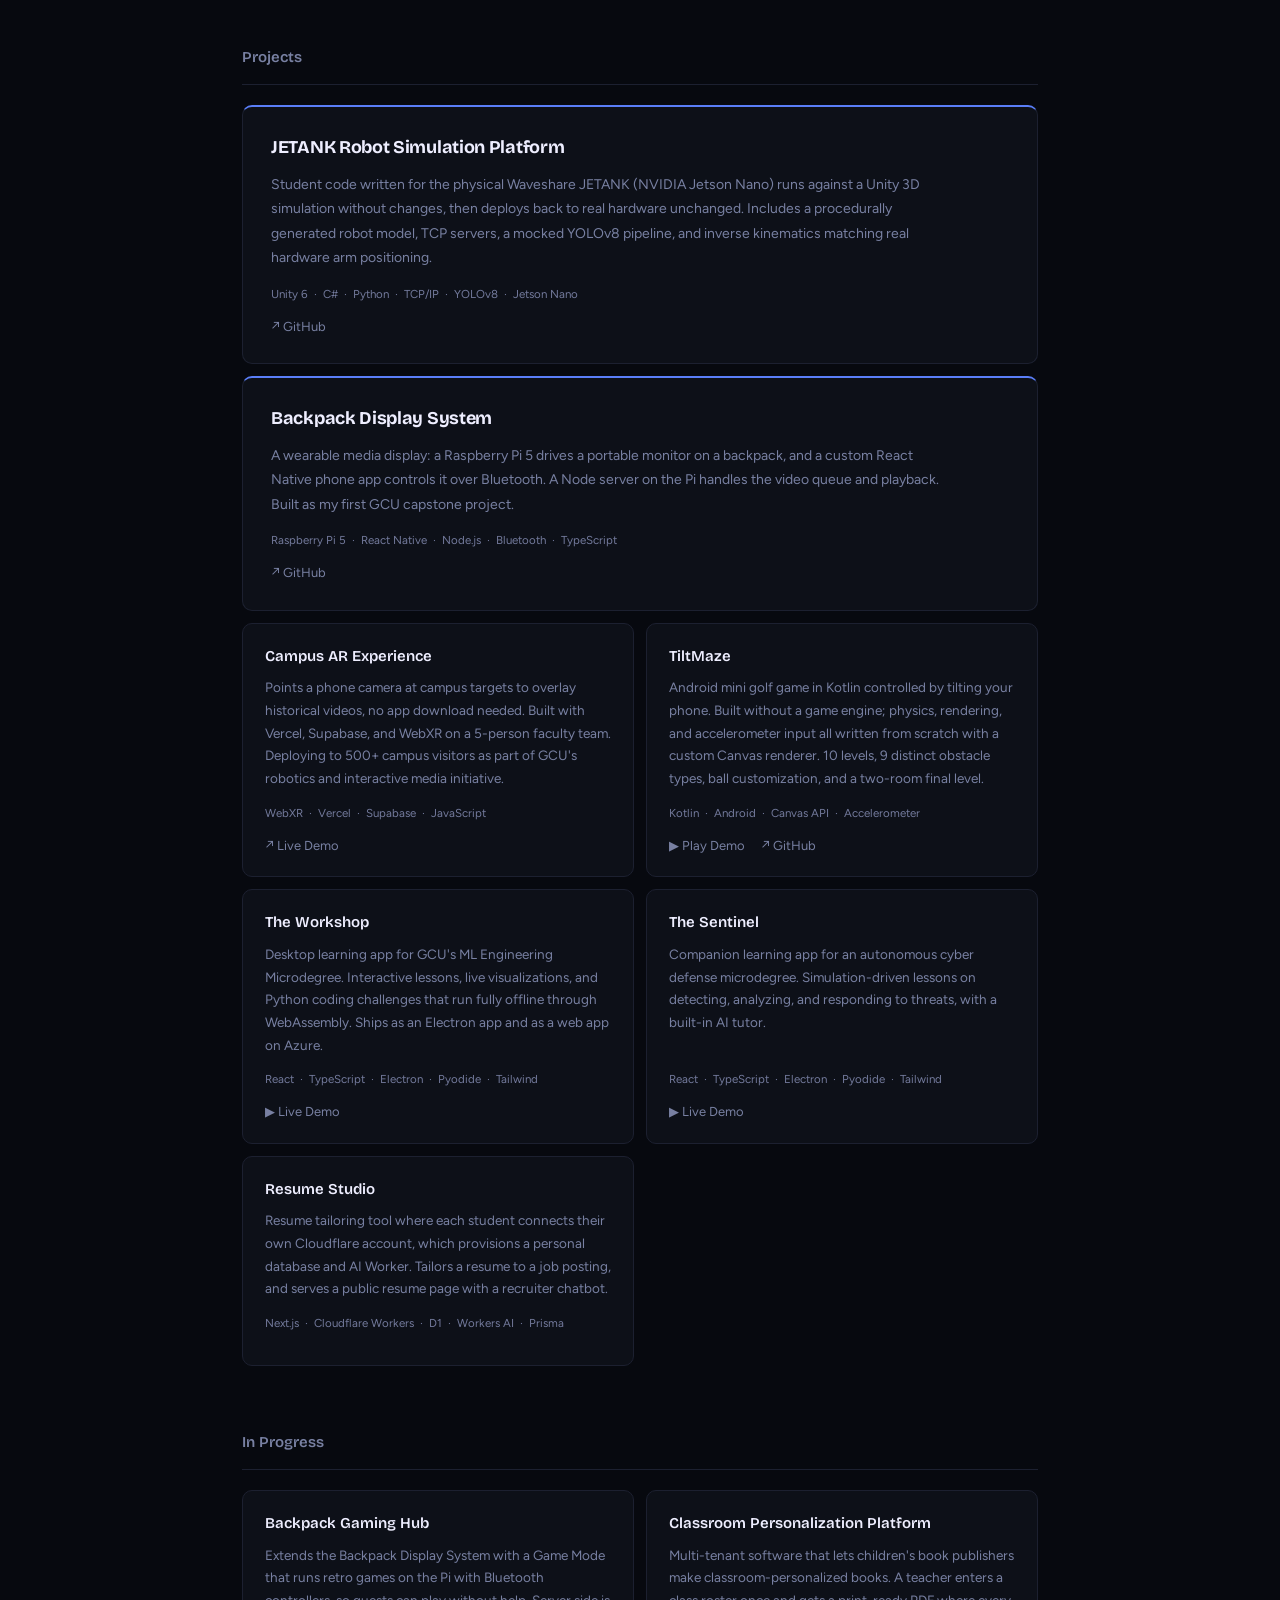
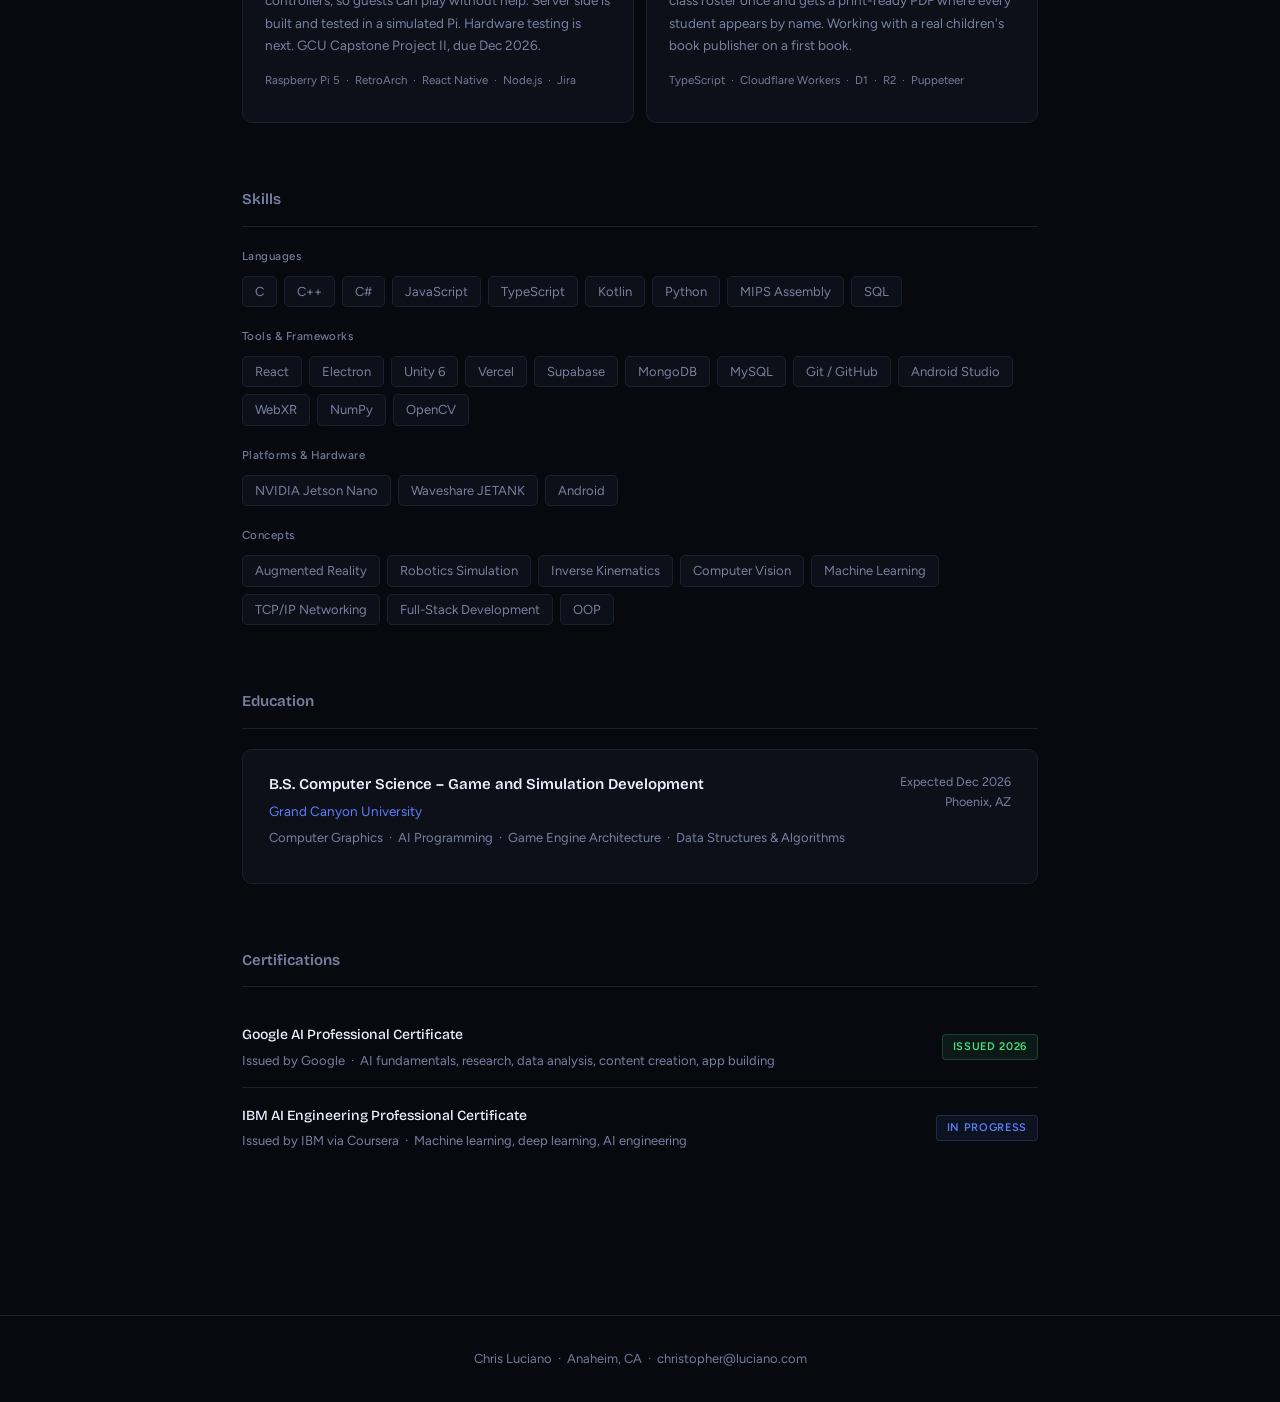
==== commit 45e1c879: "Add new projects, In Progress section, Workshop and Sentinel demos, second GitHub link Co-Authored-B" ====
--- a/index.html
+++ b/index.html
@@ -445,6 +445,7 @@
     <div class="hero-contacts">
       <span>Anaheim, CA</span>
       <a href="https://github.com/ChrisLuciano2" target="_blank">github.com/ChrisLuciano2</a>
+      <a href="https://github.com/christopherluciano25-gif" target="_blank">github.com/christopherluciano25-gif</a>
       <a href="mailto:christopher@luciano.com">christopher@luciano.com</a>
       <a href="tel:7143284917">(714) 328-4917</a>
     </div>
@@ -456,6 +457,7 @@
   <a href="#about">About</a>
   <a href="#experience">Experience</a>
   <a href="#projects">Projects</a>
+  <a href="#in-progress">In Progress</a>
   <a href="#skills">Skills</a>
   <a href="#education">Education</a>
   <a href="#certifications">Certifications</a>
@@ -533,6 +535,19 @@
       </div>
     </div>
 
+    <div class="big-card">
+      <h3>Backpack Display System</h3>
+      <p>
+        A wearable media display: a Raspberry Pi 5 drives a portable monitor on a backpack, and a custom
+        React Native phone app controls it over Bluetooth. A Node server on the Pi handles the video queue and
+        playback. Built as my first GCU capstone project.
+      </p>
+      <div class="proj-meta">Raspberry Pi 5 &nbsp;·&nbsp; React Native &nbsp;·&nbsp; Node.js &nbsp;·&nbsp; Bluetooth &nbsp;·&nbsp; TypeScript</div>
+      <div class="proj-links">
+        <a href="https://github.com/ChrisLuciano2/backpack-display-system" target="_blank">↗ GitHub</a>
+      </div>
+    </div>
+
     <div class="projects-grid">
       <div class="project-card">
         <h3>Campus AR Experience</h3>
@@ -559,6 +574,68 @@
           <a href="tiltmaze.html">▶ Play Demo</a>
           <a href="https://github.com/ChrisLuciano2/TiltMaze" target="_blank">↗ GitHub</a>
         </div>
+      </div>
+
+      <div class="project-card">
+        <h3>The Workshop</h3>
+        <p>
+          Desktop learning app for GCU's ML Engineering Microdegree. Interactive lessons, live visualizations,
+          and Python coding challenges that run fully offline through WebAssembly. Ships as an Electron app
+          and as a web app on Azure.
+        </p>
+        <div class="proj-meta">React &nbsp;·&nbsp; TypeScript &nbsp;·&nbsp; Electron &nbsp;·&nbsp; Pyodide &nbsp;·&nbsp; Tailwind</div>
+        <div class="proj-links">
+          <a href="demos/workshop/" target="_blank">▶ Live Demo</a>
+        </div>
+      </div>
+
+      <div class="project-card">
+        <h3>The Sentinel</h3>
+        <p>
+          Companion learning app for an autonomous cyber defense microdegree. Simulation-driven lessons on
+          detecting, analyzing, and responding to threats, with a built-in AI tutor.
+        </p>
+        <div class="proj-meta">React &nbsp;·&nbsp; TypeScript &nbsp;·&nbsp; Electron &nbsp;·&nbsp; Pyodide &nbsp;·&nbsp; Tailwind</div>
+        <div class="proj-links">
+          <a href="demos/sentinel/" target="_blank">▶ Live Demo</a>
+        </div>
+      </div>
+
+      <div class="project-card">
+        <h3>Resume Studio</h3>
+        <p>
+          Resume tailoring tool where each student connects their own Cloudflare account, which provisions a
+          personal database and AI Worker. Tailors a resume to a job posting, and serves a public resume page
+          with a recruiter chatbot.
+        </p>
+        <div class="proj-meta">Next.js &nbsp;·&nbsp; Cloudflare Workers &nbsp;·&nbsp; D1 &nbsp;·&nbsp; Workers AI &nbsp;·&nbsp; Prisma</div>
+      </div>
+    </div>
+  </section>
+
+  <!-- In Progress -->
+  <section id="in-progress">
+    <h2>In Progress</h2>
+
+    <div class="projects-grid">
+      <div class="project-card">
+        <h3>Backpack Gaming Hub</h3>
+        <p>
+          Extends the Backpack Display System with a Game Mode that runs retro games on the Pi with Bluetooth
+          controllers, so guests can play without help. Server side is built and tested in a simulated Pi.
+          Hardware testing is next. GCU Capstone Project II, due Dec 2026.
+        </p>
+        <div class="proj-meta">Raspberry Pi 5 &nbsp;·&nbsp; RetroArch &nbsp;·&nbsp; React Native &nbsp;·&nbsp; Node.js &nbsp;·&nbsp; Jira</div>
+      </div>
+
+      <div class="project-card">
+        <h3>Classroom Personalization Platform</h3>
+        <p>
+          Multi-tenant software that lets children's book publishers make classroom-personalized books. A
+          teacher enters a class roster once and gets a print-ready PDF where every student appears by name.
+          Working with a real children's book publisher on a first book.
+        </p>
+        <div class="proj-meta">TypeScript &nbsp;·&nbsp; Cloudflare Workers &nbsp;·&nbsp; D1 &nbsp;·&nbsp; R2 &nbsp;·&nbsp; Puppeteer</div>
       </div>
     </div>
   </section>
